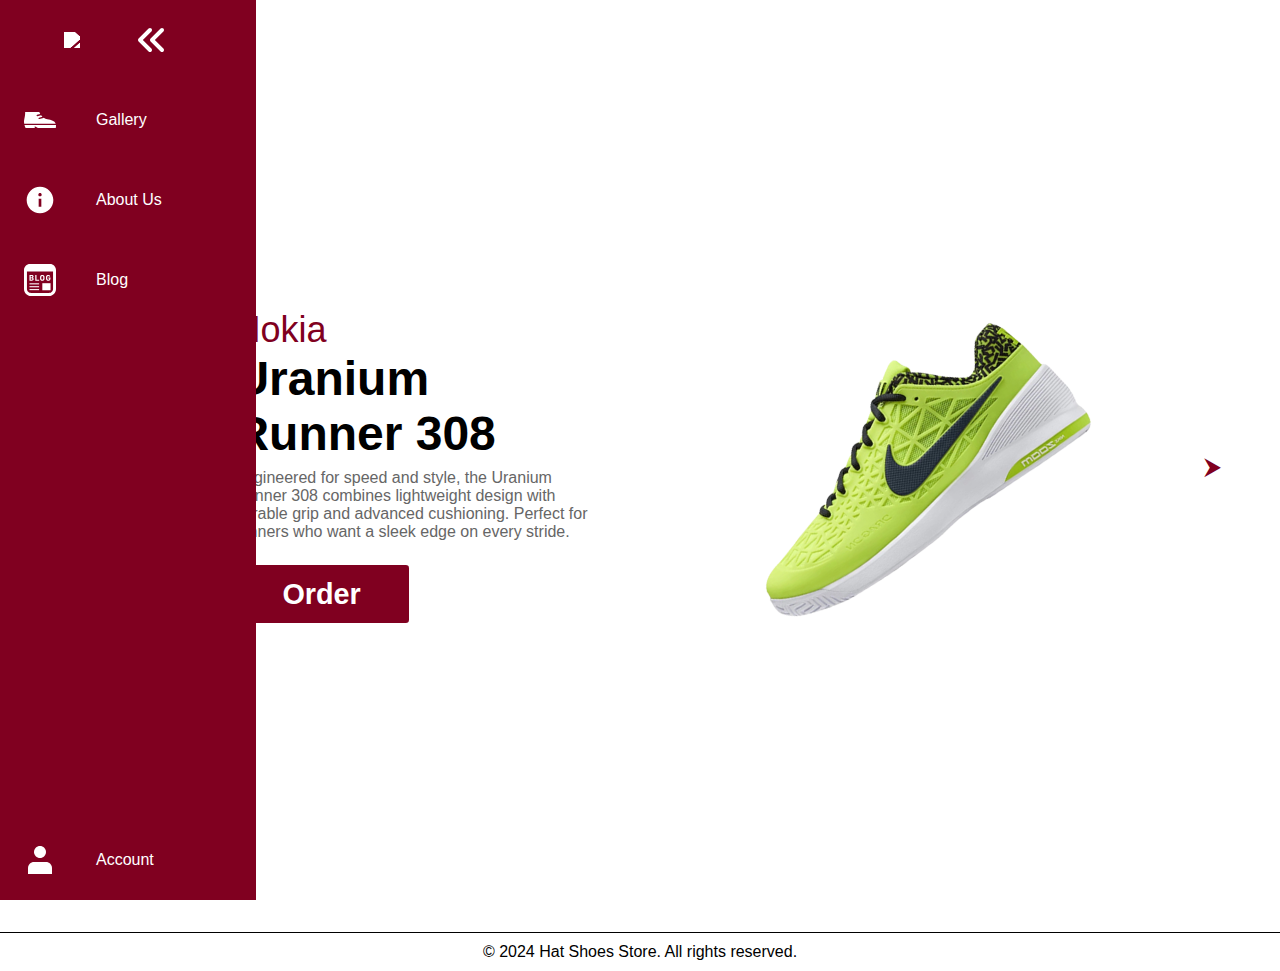
==== index.html @ c9ac78be "Tewaks" ====
<!--
Webfaqja të ketë minimum 3 pages si p.sh: 
Faqen kryesore(Home/Dashboard), About us, Products, News, Contact us.
Page qe përmban (detajet e produktit, lajmit, ofertes, etj.)
Përdorimi i JavaScript për validim të kontakt formës dhe Login/Register
Të krijohet Login dhe Register page/form
Webfaqja duhet të jetë responsive - ( në këtë fazë nuk është e obligueshme, por rekomandohet që të bëhet pasi që në dorëzimin final dmth në fund të ushtrimeve/semestrit aktual, kjo do te jetë një kërkesë e projektit)
Përdorimi i slider është sipas dëshirës dhe mundësisë në projekt (do të jetë obligativ për dorëzimin e dytë).
Perdorimi i GIT.
-->



<!DOCTYPE html>
<html>

<head>
    <meta charset="UTF-8">
    <meta name="viewport" content="width=device-width, initial-scale=1.0">
    <title>Hat Shoes Store</title>
    <link href="https://fonts.googleapis.com/css2?family=Open+Sans:ital,wght@0,300..800;1,300..800&display=swap" rel="stylesheet">
    <link rel="stylesheet" href="font-awesome\css\font-awesome.min.css">
    <link rel="stylesheet" href="index-stylesheet.css">
    <link rel="stylesheet" href="nav.css">
</head>
<body>
    
    <nav class="navbar">  
        <ul class="navbar-nav">
            <li class="logo">
                <a href="#" class="nav-link">
                    <span class="link-tex"><img class="logo" src="images/logo_new.png"></span>
                    <svg xmlns="http://www.w3.org/2000/svg" viewBox="0 0 512 512">
                        <!--!Font Awesome Free 6.5.1 by @fontawesome - https://fontawesome.com License - https://fontawesome.com/license/free Copyright 2024 Fonticons, Inc.-->
                        <path d="M470.6 278.6c12.5-12.5 12.5-32.8 0-45.3l-160-160c-12.5-12.5-32.8-12.5-45.3 0s-12.5 32.8 0 45.3L402.7 256 265.4 393.4c-12.5 12.5-12.5 32.8 0 45.3s32.8 12.5 45.3 0l160-160zm-352 160l160-160c12.5-12.5 12.5-32.8 0-45.3l-160-160c-12.5-12.5-32.8-12.5-45.3 0s-12.5 32.8 0 45.3L210.7 256 73.4 393.4c-12.5 12.5-12.5 32.8 0 45.3s32.8 12.5 45.3 0z"/>
                    </svg>
                </a>
            </li>

            <li class="nav-item">
                <a href="#gallery" class="nav-link">
                    <svg class="gallery-svg" xmlns="http://www.w3.org/2000/svg" viewBox="0 0 512 512">
                        <!-- Uploaded to: SVG Repo, www.svgrepo.com, Generator: SVG Repo Mixer Tools -->
                        <path class="st0" d="M511.529,337.45H7.928c7.129,26.637,16.478,44.576,16.478,44.576h147.537v-24.6l50.715,24.6h285.854C511.788,364.888,512.661,350.196,511.529,337.45z"/>
                        <path class="st0" d="M373.266,245.244c-21.795-4.207-40.727-13.456-56.888-24.976c-1.406,1.403-3.138,2.505-5.192,3.081l-64.48,17.956c-6.336,1.769-12.905-1.937-14.675-8.273c-1.762-6.344,1.949-12.913,8.28-14.683l55.31-15.392c-8.076-7.756-15.184-15.844-21.328-23.716l-58.737,15.084c-6.369,1.636-12.859-2.204-14.495-8.565c-1.636-6.378,2.204-12.872,8.577-14.508l49.988-12.847c-10.359-16.369-15.451-28.431-15.451-28.431H18.262c0,0,3.072,43.03-13.832,112.198c-6.194,25.31-5.158,50.82-1.377,72.99h503.785C490.503,269.16,437.237,257.582,373.266,245.244z"/>
                    </svg>
                    <span class="link-text">Gallery</span>
                </a>
            </li>

            <li class="nav-item">
                <a href="#" class="nav-link">
                    <svg width="800px" height="800px" viewBox="0 0 512 512" version="1.1" xmlns="http://www.w3.org/2000/svg" xmlns:xlink="http://www.w3.org/1999/xlink">
                        <g id="Page-1" stroke="none" stroke-width="1" fill="none" fill-rule="evenodd">
                            <g id="drop" fill="#000000" transform="translate(42.666667, 42.666667)">
                                <path d="M213.333333,3.55271368e-14 C331.154987,3.55271368e-14 426.666667,95.51168 426.666667,213.333333 C426.666667,331.153707 331.154987,426.666667 213.333333,426.666667 C95.51296,426.666667 3.55271368e-14,331.153707 3.55271368e-14,213.333333 C3.55271368e-14,95.51168 95.51296,3.55271368e-14 213.333333,3.55271368e-14 Z M234.713387,192 L192.04672,192 L192.04672,320 L234.713387,320 L234.713387,192 Z M213.55008,101.333333 C197.99616,101.333333 186.713387,112.5536 186.713387,127.704107 C186.713387,143.46752 197.698773,154.666667 213.55008,154.666667 C228.785067,154.666667 240.04672,143.46752 240.04672,128 C240.04672,112.5536 228.785067,101.333333 213.55008,101.333333 Z" id="Shape">
                    
                    </path>
                            </g>
                        </g>
                    </svg>
                    <span class="link-text">About Us</span>
                </a>
            </li>

            <li class="nav-item">
                <a href="#" class="nav-link">
                    <svg version="1.1" id="_x32_" xmlns="http://www.w3.org/2000/svg" xmlns:xlink="http://www.w3.org/1999/xlink" viewBox="0 0 512 512"  xml:space="preserve">
                        <g>
                            <rect x="87.243" y="308.893" class="st0" width="154.448" height="17.162"/>
                            <rect x="293.186" y="307.184" class="st0" width="131.572" height="112.986"/>
                            <rect x="87.243" y="355.1" class="st0" width="154.448" height="17.162"/>
                            <rect x="87.243" y="401.298" class="st0" width="154.448" height="17.162"/>
	                        <path class="st0" d="M416.428,0.004H95.58C42.787,0.013,0.016,42.792,0,95.577v303.685 c0.025,62.262,50.463,112.717,112.742,112.734h286.524c62.27-0.017,112.717-50.464,112.734-112.734V95.577 C511.992,42.792,469.212,0.013,416.428,0.004z M464.805,399.262c-0.008,18.15-7.308,34.424-19.198,46.34 c-11.916,11.891-28.19,19.19-46.34,19.198H112.742c-18.15-0.009-34.433-7.308-46.348-19.198 c-11.892-11.916-19.182-28.19-19.198-46.34V118.696h417.61V399.262z"/>
	                        <path class="st0" d="M88.96,267.908h34.583c19.71,0,31.642-8.581,31.642-26.548c0-10.852-6.167-18.368-12.2-20.648v-0.268 c6.034-3.352,10.592-9.519,10.592-19.432c0-14.489-9.251-24.268-29.086-24.268H88.96c-0.796,0-1.332,0.536-1.332,1.34v88.475 C87.628,267.371,88.164,267.908,88.96,267.908z M107.338,193.495c0-0.528,0.251-0.804,0.804-0.804h13.944 c7.5,0,11.925,3.888,11.925,10.584c0,6.712-4.425,10.734-11.925,10.734h-13.944c-0.553,0-0.804-0.268-0.804-0.804V193.495z  M107.338,229.955c0-0.528,0.251-0.795,0.804-0.795h15c8.061,0,12.343,4.424,12.343,11.405c0,7.097-4.282,11.396-12.343,11.396h-15 c-0.553,0-0.804-0.276-0.804-0.812V229.955z"/>
	                        <path class="st0" d="M181.516,267.908h59.404c0.796,0,1.332-0.536,1.332-1.349v-14.874c0-0.813-0.536-1.341-1.332-1.341h-40.224 c-0.544,0-0.804-0.268-0.804-0.812v-71.447c0-0.804-0.528-1.34-1.341-1.34h-17.036c-0.805,0-1.332,0.536-1.332,1.34v88.475 C180.183,267.371,180.711,267.908,181.516,267.908z"/>
	                        <path class="st0" d="M292.708,269.374c15.963,0,28.558-7.366,33.251-22.115c2.011-6.301,2.539-11.396,2.539-24.938 c0-13.542-0.528-18.637-2.539-24.939c-4.693-14.739-17.288-22.114-33.251-22.114c-15.956,0-28.558,7.375-33.243,22.114 c-2.02,6.302-2.556,11.397-2.556,24.939c0,13.542,0.536,18.637,2.556,24.938C264.149,262.009,276.752,269.374,292.708,269.374z  M278.361,202.746c2.011-6.301,6.847-10.055,14.346-10.055c7.508,0,12.335,3.754,14.346,10.055 c1.073,3.226,1.474,7.634,1.474,19.576c0,11.924-0.402,16.357-1.474,19.567c-2.011,6.31-6.838,10.072-14.346,10.072 c-7.5,0-12.335-3.763-14.346-10.072c-1.064-3.21-1.475-7.643-1.475-19.567C276.886,210.38,277.297,205.972,278.361,202.746z"/>
	                        <path class="st0" d="M387.961,269.374c16.081,0,28.685-8.171,33.251-22.794c1.6-4.952,2.263-12.46,2.263-20.505v-7.517 c0-0.788-0.536-1.333-1.332-1.333h-31.366c-0.813,0-1.349,0.545-1.349,1.333v12.888c0,0.796,0.536,1.332,1.349,1.332h12.326 c0.536,0,0.805,0.277,0.805,0.805c0,3.879-0.403,6.703-1.073,8.991c-1.878,6.026-7.777,9.386-14.614,9.386 c-7.91,0-12.88-3.763-14.891-10.072c-1.064-3.21-1.466-7.643-1.466-19.567c0-11.941,0.402-16.223,1.466-19.441 c2.011-6.302,6.847-10.19,14.631-10.19c7.5,0,12.05,3.218,15.678,9.385c0.269,0.67,0.939,0.939,1.886,0.67l14.338-6.033 c0.796-0.402,0.947-1.206,0.536-2.019c-4.299-10.995-15.419-19.425-32.439-19.425c-16.232,0-28.835,7.375-33.527,22.114 c-2.012,6.302-2.556,11.397-2.556,24.939c0,13.542,0.545,18.637,2.556,24.938C359.126,262.009,371.73,269.374,387.961,269.374z"/>
                        </g>
                    </svg>
                    <span class="link-text">Blog</span>
                </a>
            </li>

            <li class="nav-item-user">
                <a href="#" class="nav-link">
                    <svg width="800px" height="800px" viewBox="0 0 16 16" fill="none" xmlns="http://www.w3.org/2000/svg">
                        <path d="M8 7C9.65685 7 11 5.65685 11 4C11 2.34315 9.65685 1 8 1C6.34315 1 5 2.34315 5 4C5 5.65685 6.34315 7 8 7Z" fill="#000000"/>
                        <path d="M14 12C14 10.3431 12.6569 9 11 9H5C3.34315 9 2 10.3431 2 12V15H14V12Z" fill="#000000"/>
                    </svg>
                    <span class="link-text">Account</span>
                </a>
            </li>
        </ul>
    </nav>

    <main>
        <section class="landing" id="home"><!--New Shoes Go Here-->
            <div class="new-container active">
                <div class="slide">
                    <div class="content">
                        <span>Nokia</span>
                        <h3>Uranium Runner 308</h3>
                        <p>
                            Engineered for speed and style, the Uranium Runner 308 combines lightweight design with durable grip and advanced cushioning. 
                            Perfect for runners who want a sleek edge on every stride.
                        </p>
                        <a href="" class="btn">Order</a>
                    </div>
                    <div class="image">
                        <img src="images\Uranium.png" class="shoe">
                    </div>
                </div>
            </div>
            <div class="new-container">
                <div class="slide">
                    <div class="content">
                        <span>Motorola</span>
                        <h3>Turbo Tread X500</h3>
                        <p>
                            A powerhouse sneaker built for speed and durability, 
                            the Turbo Tread X500 features advanced traction control and shock-absorbing tech for a smooth ride. 
                            Sleek, bold, and built to "dial up" your performance.
                        </p>
                        <a href="" class="btn">Order</a>
                    </div>
                    <div class="image">
                        <img src="images\Turbo.png" class="shoe">
                    </div>
                </div>
            </div>
            <div class="new-container">
                <div class="slide">
                    <div class="content">
                        <span>LG</span>
                        <h3>Velocity Vertex 3D</h3>
                        <p>
                            Step into ultimate comfort and futuristic style with the Velocity Vertex 3D. 
                            Designed for peak motion, its lightweight design and breathable build ensure you move fast while keeping life good.
                        </p>
                        <a href="" class="btn">Order</a>
                    </div>
                    <div class="image">
                        <img src="images\Velocity.png" class="shoe">
                    </div>
                </div>
            </div>
            <div class="new-container">
                <div class="slide">
                    <div class="content">
                        <span>Sony</span>
                        <h3> StrideMaster Pro XT</h3>
                        <p>
                            Master every stride with these high-tech sneakers, 
                            featuring precision cushioning and adaptive grip for any surface. 
                            The StrideMaster Pro XT brings cinematic style and comfort to every step.
                        </p>
                        <a href="" class="btn">Order</a>
                    </div>
                    <div class="image">
                        <img src="images\Stride.png" class="shoe">
                    </div>
                </div>
            </div>

            <div id="prev" class="unselectable arrow-left" onclick="prev()">&#11164;</div>
            <div id="next" class="unselectable arrow-right" onclick="next()">&#11166;</div>
    </main>

    <footer>
        <p>&copy; 2024 Hat Shoes Store. All rights reserved.</p>
    </footer>
    <script src="index.js"></script>
</body>
</html>
---- index-stylesheet.css ----
body{
    font-family: Arial, sans-serif;
    margin: 0;
    padding: 0;
}

section{
    padding: 2rem 5%;
    display: flex;
    flex-wrap: wrap;
}

/*Landing CSS Start*/
.landing{
    padding: 0;
    position: relative;
}

.landing .new-container .slide{
    min-height: 100vh;
    display: flex;
    align-items: center;
    flex-wrap: wrap;
    gap: 1.5rem;
    padding: 0 5%;
}

.landing .new-container .slide .content{
    flex: 1 0 30vw;
    padding-left: 5rem;
    animation: slideContent .4s linear .2s backwards;
}
@keyframes slideContent{
    0%{
        opacity: 0;
        transform: translateX(-15deg);
    }
}

.landing .new-container .slide .image{
    flex: 1 1 40vw;
    position: relative;
    z-index: 0;
}

.landing .new-container .slide .image .shoe{
    width: 100%;
    transform: scaleX(-1);
    transform: rotate(-15deg);
    animation: shoe .3s linear;
    -webkit-user-drag: none;
    user-select: none;
    -moz-user-select: none;
    -webkit-user-select: none;
    -ms-user-select: none;
}
@keyframes shoe{
    0%{
        transform: rotate(0deg) scale(.5);
    }
}

.landing .new-container .slide .content h3{
    font-size: 3rem;
    color:var(--text-primary);
}

.landing .new-container .slide .content span{
    font-size: 2.25rem;
    color:var(--bg-secondary);
}

.landing .new-container .slide .content p{
    font-size: 1rem;
    color: #666;
    padding: .5rem 0;
}

.btn{
    display: inline-block;
    margin-top: 1rem;
    border-radius: .2rem;
    font-weight: bold;
    font-size: 1.8rem;
    color: var(--text-secondary);
    background: var(--bg-secondary);
    padding: .8rem 3rem;
    cursor: pointer;
}

.btn:hover{
    background: #9B0027;
    font-weight: bolder;
}

.landing .new-container{
    display: none;
}

.landing .new-container.active{
    display: block;
}

.unselectable{
    -webkit-touch-callout: none;
    -webkit-user-select: none;
    -khtml-user-select: none;
    -moz-user-select: none;
    -ms-user-select: none;
    user-select: none;
}

.unselectable.arrow-left{

}

.unselectable.arrow-rightP{

}

.landing #prev,
.landing #next{
    position: absolute;
    top: 50%;
    transform: translateY(-50%);
    z-index: 50;
    height: 2.5rem;
    width: 2.5rem;
    line-height: 2.5rem;
    font-size: 1.5rem;
    color: var(--bg-secondary);
    cursor: pointer;
    display: flex;
    align-items: center;
    justify-content: center;
}

.landing #prev{
    left: 2rem;
    transform: translateY(-50%, -50%);
}

.landing #next{
    right: 2rem;
    transform: translateY(-50%, -50%);
}

.landing #prev:hover,
.landing #next:hover{
    color: #9B0027;
    scale: 1.2;
}
/*Landing CSS End*/

footer{
    clear: both;
    border-top: #000000 solid 0.1rem;
    color: #000000;
    text-align: center;
    padding: 10px;
}
---- nav.css ----
*{
    margin: 0;
    padding: 0;
    text-decoration: none;
    list-style: none;
    box-sizing: border-box;
}

:root{
    font-size: 16px;
    font-family: 'Open Sans';
    --text-primary:rgb(0, 0, 0);
    --text-secondary:rgb(255, 255, 255);
    --bg-primary:rgb(255, 255, 255);
    --bg-secondary:rgb(128, 0, 32);
    --transition-speed: 600ms;
}

html{
    scroll-behavior: smooth;
}

body{
    color: black;
    background-color: white;
}

body::-webkit-scrollbar{
   width: 0.25rem; 
}

body::-webkit-scrollbar-track{
    background: rgba(0, 0, 0, 0.05); 
}

body::-webkit-scrollbar-thumb{
    background: rgb(128, 0, 32);
}

main{
    margin-left: 5rem;
    padding: 1rem;
}

/*Main Nav Look Start*/
.navbar{
    position: fixed;
    background-color: var(--bg-secondary);
    transition: width 200ms ease-in-out;
}

.navbar .logo img{
    filter: brightness(0%) invert(1);
    max-width: 4rem;
    margin: 0 2rem 0 0;
    display: none;
}

.navbar:hover .logo img{
    display: block;
}
.logo svg{
    transform: rotate(0deg);
    transition: transform var(--transition-speed);
}

.navbar:hover .logo svg{
    transform: rotate(-180deg);
}

.navbar-nav{
    list-style: none;
    padding: 0;
    margin: 0;
    display: flex;
    flex-direction: column;
    align-items: center;
}

.nav-item{
    margin-top: auto;
    width: 100%;
}

.nav-item:hover{
    filter: brightness(0.9);
}

.nav-item-user{
    position: absolute;
    margin-top: auto;
    width: 100%;
    bottom: 0;
}

.nav-item-user:hover{
    filter: brightness(0.9);
}

.nav-link{
    display: flex;
    align-items: center;
    height: 5rem;
    color: var(--text-secondary);
    text-decoration: none;
}

.link-text:first-child{
    display: none;
    margin-left: 1rem;
}

.link-text:not(:first-child){
    animation: fadeIn 400ms;
    display: none;
    margin-left: 1rem;
}
@keyframes fadeIn{
    0%{
        opacity: 0;
    }
    100%{
        opacity: 1;
    }
}

.nav-link svg{
    filter: brightness(0%) invert(1);
    min-width: 2rem;
    max-width: 2rem;
    margin: 0 1.5rem;
}
/*Main Nav Look End*/

/*Gallery Dropdown Start*/

/*Gallery Dropdown End*/

/*Small Screen*/
@media only screen and (max-width:800px){
    .navbar{
        bottom: 0;
        width: 100vw;
        height: 5rem;
        z-index: 100;
    }

    .logo{
        display: none;
    }
    
    .navbar-nav{
        display: flex;
        flex-direction: row;
    }

    .nav-link{
        justify-content: center;
    }
    main{
        margin: 0;
    }
}
/*Large Screen*/
@media only screen and (min-width: 800px){
   .navbar{
    top: 0;
    width: 5rem;
    height: 100vh
    }
   
   .navbar:hover{
    width: 16rem;
    z-index: 100;
    }

    .navbar:hover .link-text{
        display: block;
        transition: opacity var(--transition-speed);
    }
}
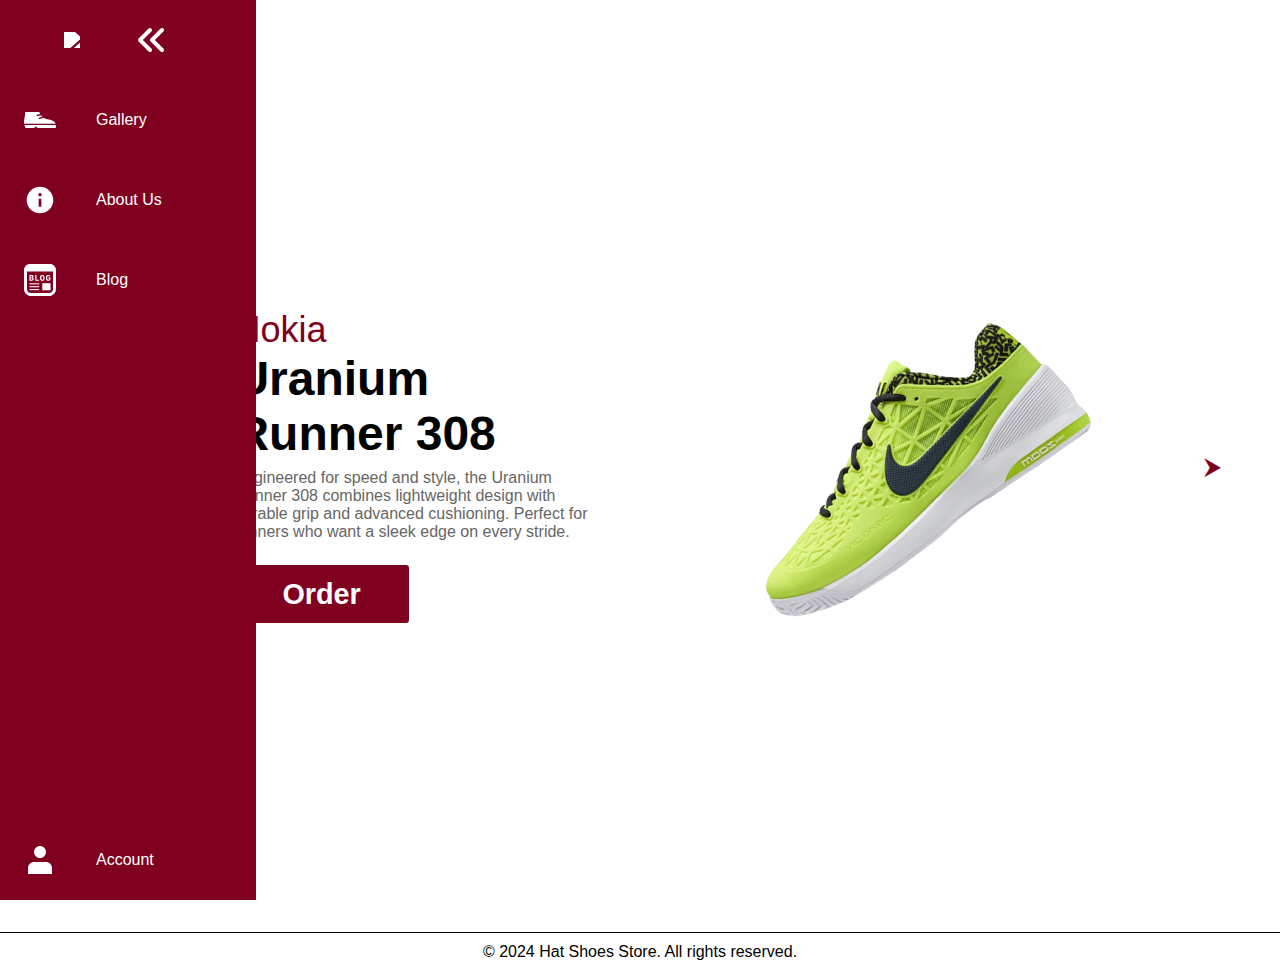
==== commit 6f21e753: "Merge pull request #3 from SMKSmokez/main" ====
--- a/index.html
+++ b/index.html
@@ -1,15 +1,11 @@
-<!--
-Webfaqja të ketë minimum 3 pages si p.sh: 
+<!--Webfaqja të ketë minimum 3 pages si p.sh: 
 Faqen kryesore(Home/Dashboard), About us, Products, News, Contact us.
 Page qe përmban (detajet e produktit, lajmit, ofertes, etj.)
 Përdorimi i JavaScript për validim të kontakt formës dhe Login/Register
 Të krijohet Login dhe Register page/form
 Webfaqja duhet të jetë responsive - ( në këtë fazë nuk është e obligueshme, por rekomandohet që të bëhet pasi që në dorëzimin final dmth në fund të ushtrimeve/semestrit aktual, kjo do te jetë një kërkesë e projektit)
 Përdorimi i slider është sipas dëshirës dhe mundësisë në projekt (do të jetë obligativ për dorëzimin e dytë).
-Perdorimi i GIT.
--->
-
-
+Perdorimi i GIT.-->
 
 <!DOCTYPE html>
 <html>
@@ -30,8 +26,7 @@
             <li class="logo">
                 <a href="#" class="nav-link">
                     <span class="link-tex"><img class="logo" src="images/logo_new.png"></span>
-                    <svg xmlns="http://www.w3.org/2000/svg" viewBox="0 0 512 512">
-                        <!--!Font Awesome Free 6.5.1 by @fontawesome - https://fontawesome.com License - https://fontawesome.com/license/free Copyright 2024 Fonticons, Inc.-->
+                    <svg viewBox="0 0 512 512">
                         <path d="M470.6 278.6c12.5-12.5 12.5-32.8 0-45.3l-160-160c-12.5-12.5-32.8-12.5-45.3 0s-12.5 32.8 0 45.3L402.7 256 265.4 393.4c-12.5 12.5-12.5 32.8 0 45.3s32.8 12.5 45.3 0l160-160zm-352 160l160-160c12.5-12.5 12.5-32.8 0-45.3l-160-160c-12.5-12.5-32.8-12.5-45.3 0s-12.5 32.8 0 45.3L210.7 256 73.4 393.4c-12.5 12.5-12.5 32.8 0 45.3s32.8 12.5 45.3 0z"/>
                     </svg>
                 </a>
@@ -39,8 +34,7 @@
 
             <li class="nav-item">
                 <a href="#gallery" class="nav-link">
-                    <svg class="gallery-svg" xmlns="http://www.w3.org/2000/svg" viewBox="0 0 512 512">
-                        <!-- Uploaded to: SVG Repo, www.svgrepo.com, Generator: SVG Repo Mixer Tools -->
+                    <svg class="gallery-svg" viewBox="0 0 512 512">
                         <path class="st0" d="M511.529,337.45H7.928c7.129,26.637,16.478,44.576,16.478,44.576h147.537v-24.6l50.715,24.6h285.854C511.788,364.888,512.661,350.196,511.529,337.45z"/>
                         <path class="st0" d="M373.266,245.244c-21.795-4.207-40.727-13.456-56.888-24.976c-1.406,1.403-3.138,2.505-5.192,3.081l-64.48,17.956c-6.336,1.769-12.905-1.937-14.675-8.273c-1.762-6.344,1.949-12.913,8.28-14.683l55.31-15.392c-8.076-7.756-15.184-15.844-21.328-23.716l-58.737,15.084c-6.369,1.636-12.859-2.204-14.495-8.565c-1.636-6.378,2.204-12.872,8.577-14.508l49.988-12.847c-10.359-16.369-15.451-28.431-15.451-28.431H18.262c0,0,3.072,43.03-13.832,112.198c-6.194,25.31-5.158,50.82-1.377,72.99h503.785C490.503,269.16,437.237,257.582,373.266,245.244z"/>
                     </svg>
@@ -49,13 +43,11 @@
             </li>
 
             <li class="nav-item">
-                <a href="#" class="nav-link">
-                    <svg width="800px" height="800px" viewBox="0 0 512 512" version="1.1" xmlns="http://www.w3.org/2000/svg" xmlns:xlink="http://www.w3.org/1999/xlink">
+                <a href="abt.html" class="nav-link">
+                    <svg viewBox="0 0 512 512" version="1.1">
                         <g id="Page-1" stroke="none" stroke-width="1" fill="none" fill-rule="evenodd">
                             <g id="drop" fill="#000000" transform="translate(42.666667, 42.666667)">
-                                <path d="M213.333333,3.55271368e-14 C331.154987,3.55271368e-14 426.666667,95.51168 426.666667,213.333333 C426.666667,331.153707 331.154987,426.666667 213.333333,426.666667 C95.51296,426.666667 3.55271368e-14,331.153707 3.55271368e-14,213.333333 C3.55271368e-14,95.51168 95.51296,3.55271368e-14 213.333333,3.55271368e-14 Z M234.713387,192 L192.04672,192 L192.04672,320 L234.713387,320 L234.713387,192 Z M213.55008,101.333333 C197.99616,101.333333 186.713387,112.5536 186.713387,127.704107 C186.713387,143.46752 197.698773,154.666667 213.55008,154.666667 C228.785067,154.666667 240.04672,143.46752 240.04672,128 C240.04672,112.5536 228.785067,101.333333 213.55008,101.333333 Z" id="Shape">
-                    
-                    </path>
+                                <path d="M213.333333,3.55271368e-14 C331.154987,3.55271368e-14 426.666667,95.51168 426.666667,213.333333 C426.666667,331.153707 331.154987,426.666667 213.333333,426.666667 C95.51296,426.666667 3.55271368e-14,331.153707 3.55271368e-14,213.333333 C3.55271368e-14,95.51168 95.51296,3.55271368e-14 213.333333,3.55271368e-14 Z M234.713387,192 L192.04672,192 L192.04672,320 L234.713387,320 L234.713387,192 Z M213.55008,101.333333 C197.99616,101.333333 186.713387,112.5536 186.713387,127.704107 C186.713387,143.46752 197.698773,154.666667 213.55008,154.666667 C228.785067,154.666667 240.04672,143.46752 240.04672,128 C240.04672,112.5536 228.785067,101.333333 213.55008,101.333333 Z" id="Shape"></path>
                             </g>
                         </g>
                     </svg>
@@ -65,7 +57,7 @@
 
             <li class="nav-item">
                 <a href="#" class="nav-link">
-                    <svg version="1.1" id="_x32_" xmlns="http://www.w3.org/2000/svg" xmlns:xlink="http://www.w3.org/1999/xlink" viewBox="0 0 512 512"  xml:space="preserve">
+                    <svg version="1.1" viewBox="0 0 512 512">
                         <g>
                             <rect x="87.243" y="308.893" class="st0" width="154.448" height="17.162"/>
                             <rect x="293.186" y="307.184" class="st0" width="131.572" height="112.986"/>
@@ -84,7 +76,7 @@
 
             <li class="nav-item-user">
                 <a href="#" class="nav-link">
-                    <svg width="800px" height="800px" viewBox="0 0 16 16" fill="none" xmlns="http://www.w3.org/2000/svg">
+                    <svg width="800px" height="800px" viewBox="0 0 16 16">
                         <path d="M8 7C9.65685 7 11 5.65685 11 4C11 2.34315 9.65685 1 8 1C6.34315 1 5 2.34315 5 4C5 5.65685 6.34315 7 8 7Z" fill="#000000"/>
                         <path d="M14 12C14 10.3431 12.6569 9 11 9H5C3.34315 9 2 10.3431 2 12V15H14V12Z" fill="#000000"/>
                     </svg>
--- a/index-stylesheet.css
+++ b/index-stylesheet.css
@@ -110,14 +110,6 @@
     user-select: none;
 }
 
-.unselectable.arrow-left{
-
-}
-
-.unselectable.arrow-rightP{
-
-}
-
 .landing #prev,
 .landing #next{
     position: absolute;
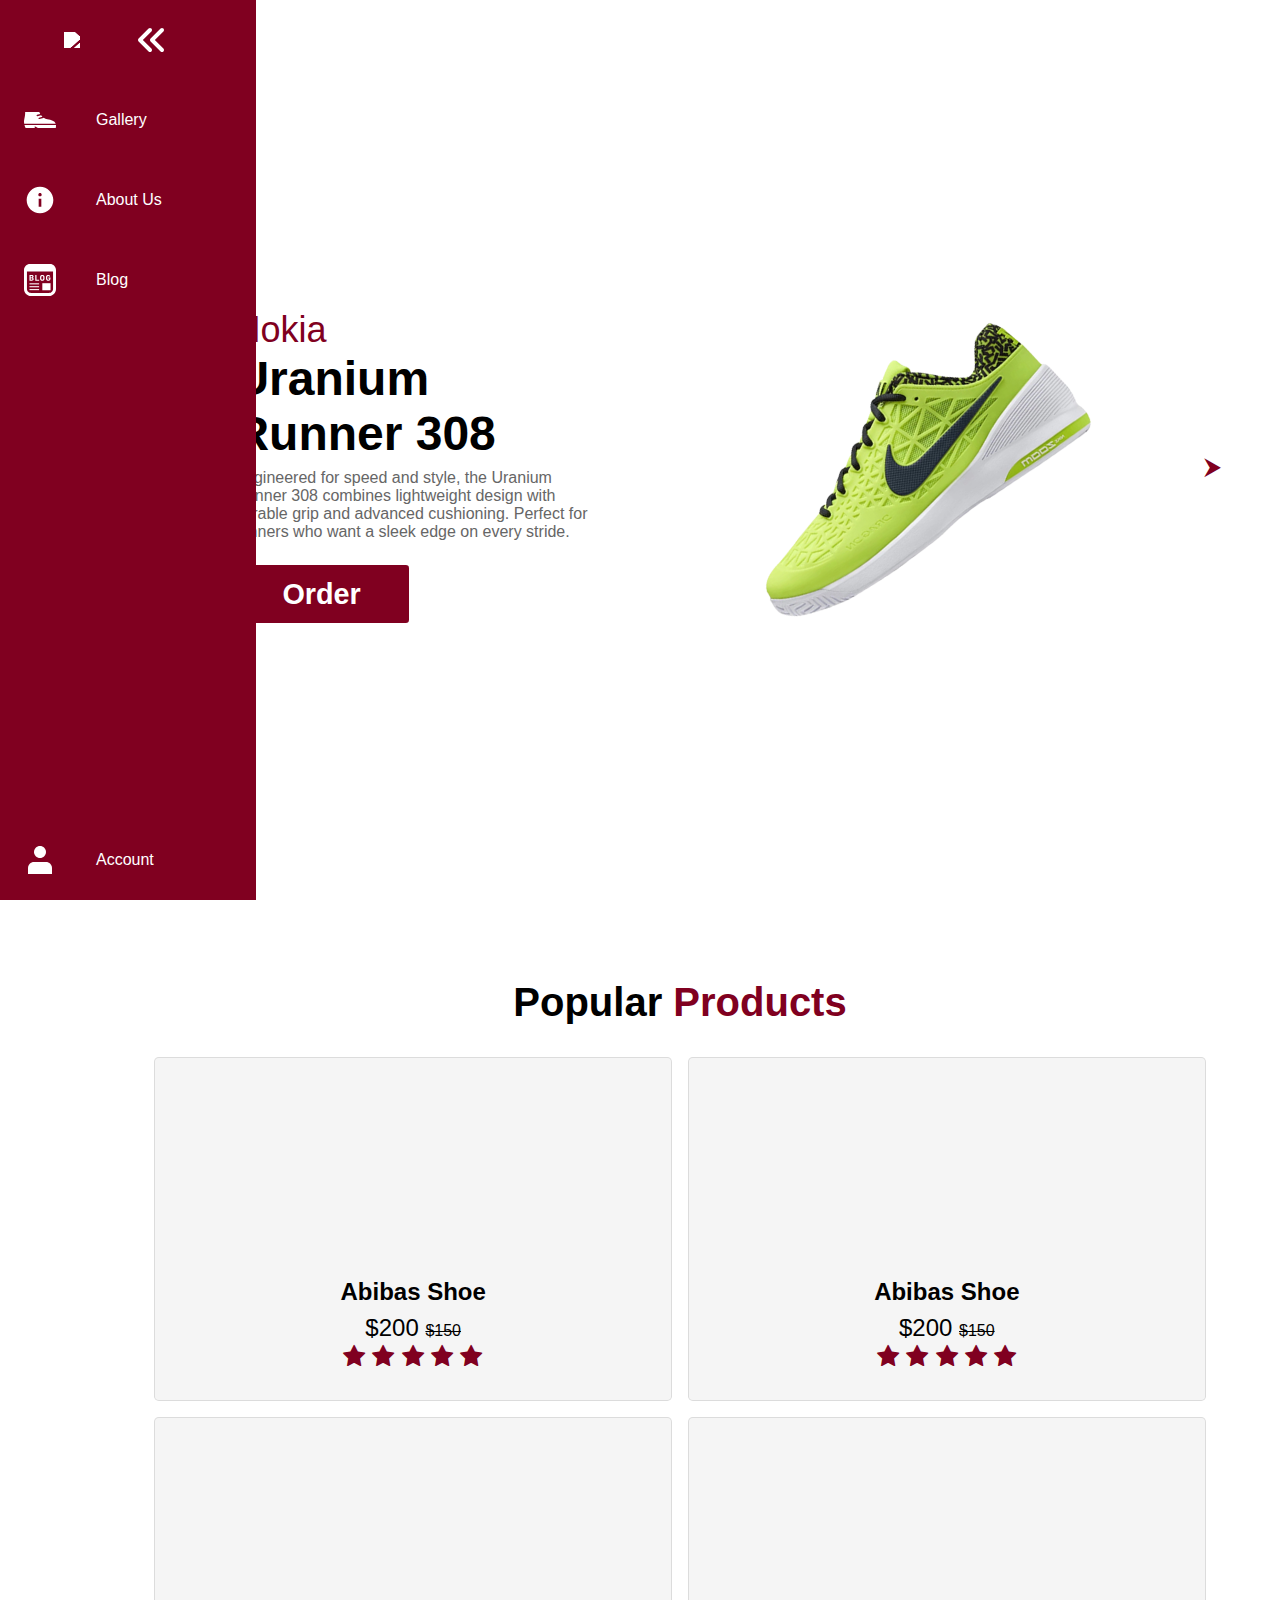
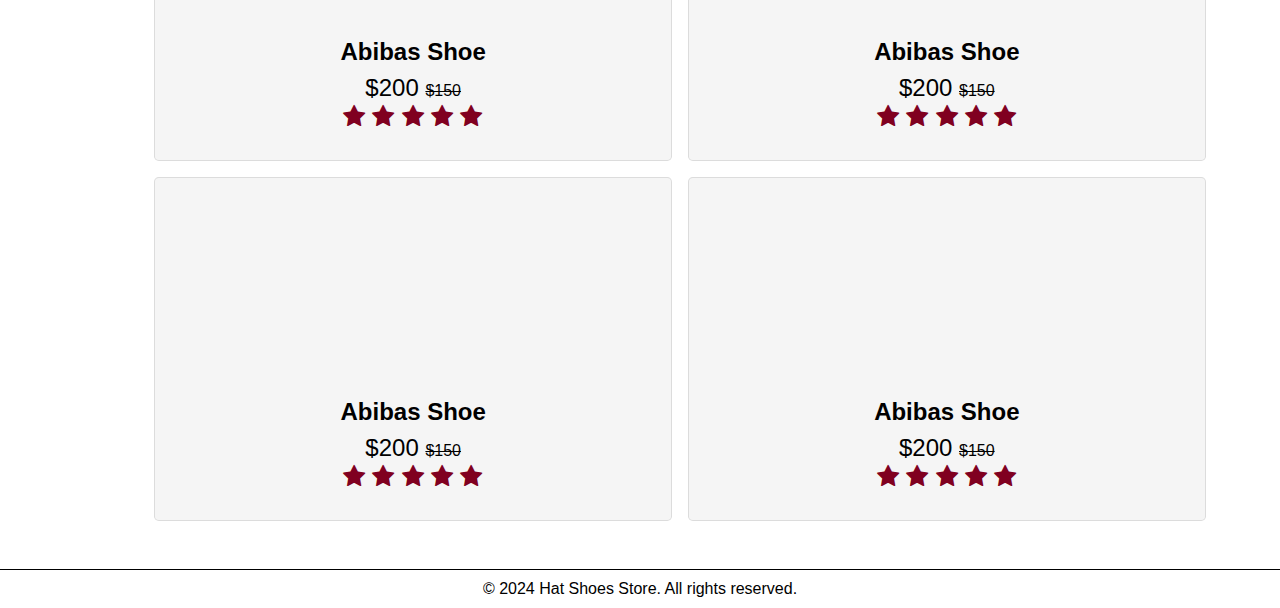
==== commit 3e57eaf9: "Merge branch 'main' of https://github.com/WizzrdLord/shoe-site-project-olti-agroni-puhiza-24" ====
--- a/index.html
+++ b/index.html
@@ -45,7 +45,7 @@
             <li class="nav-item">
                 <a href="abt.html" class="nav-link">
                     <svg viewBox="0 0 512 512" version="1.1">
-                        <g id="Page-1" stroke="none" stroke-width="1" fill="none" fill-rule="evenodd">
+                        <g stroke="none" stroke-width="1" fill="none" fill-rule="evenodd">
                             <g id="drop" fill="#000000" transform="translate(42.666667, 42.666667)">
                                 <path d="M213.333333,3.55271368e-14 C331.154987,3.55271368e-14 426.666667,95.51168 426.666667,213.333333 C426.666667,331.153707 331.154987,426.666667 213.333333,426.666667 C95.51296,426.666667 3.55271368e-14,331.153707 3.55271368e-14,213.333333 C3.55271368e-14,95.51168 95.51296,3.55271368e-14 213.333333,3.55271368e-14 Z M234.713387,192 L192.04672,192 L192.04672,320 L234.713387,320 L234.713387,192 Z M213.55008,101.333333 C197.99616,101.333333 186.713387,112.5536 186.713387,127.704107 C186.713387,143.46752 197.698773,154.666667 213.55008,154.666667 C228.785067,154.666667 240.04672,143.46752 240.04672,128 C240.04672,112.5536 228.785067,101.333333 213.55008,101.333333 Z" id="Shape"></path>
                             </g>
@@ -157,6 +157,102 @@
 
             <div id="prev" class="unselectable arrow-left" onclick="prev()">&#11164;</div>
             <div id="next" class="unselectable arrow-right" onclick="next()">&#11166;</div>
+        </section>
+
+        <section class="product" id="product"><!--Popular Products Go Here 6X2-Grid-->
+            <h1 class="heading">Popular <span>Products</span></h1>
+            <div class="box-container">
+                <div class="box">
+                    <div class="content">
+                        <img src="images/PngItem_109181.png" alt="">
+                        <h3>Abibas Shoe</h3>
+                        <div class="price">$200 <span>$150</span></div>
+                        <div class="stars">
+                            <i class="fa fa-star"></i>
+                            <i class="fa fa-star"></i>
+                            <i class="fa fa-star"></i>
+                            <i class="fa fa-star"></i>
+                            <i class="fa fa-star"></i>
+                        </div>
+                    </div>
+                </div>
+
+                <div class="box">
+                    <div class="content">
+                        <img src="images/PngItem_109181.png" alt="">
+                        <h3>Abibas Shoe</h3>
+                        <div class="price">$200 <span>$150</span></div>
+                        <div class="stars">
+                            <i class="fa fa-star"></i>
+                            <i class="fa fa-star"></i>
+                            <i class="fa fa-star"></i>
+                            <i class="fa fa-star"></i>
+                            <i class="fa fa-star"></i>
+                        </div>
+                    </div>
+                </div>
+
+                <div class="box">
+                    <div class="content">
+                        <img src="images/PngItem_109181.png" alt="">
+                        <h3>Abibas Shoe</h3>
+                        <div class="price">$200 <span>$150</span></div>
+                        <div class="stars">
+                            <i class="fa fa-star"></i>
+                            <i class="fa fa-star"></i>
+                            <i class="fa fa-star"></i>
+                            <i class="fa fa-star"></i>
+                            <i class="fa fa-star"></i>
+                        </div>
+                    </div>
+                </div>
+
+                <div class="box">
+                    <div class="content">
+                        <img src="images/PngItem_109181.png" alt="">
+                        <h3>Abibas Shoe</h3>
+                        <div class="price">$200 <span>$150</span></div>
+                        <div class="stars">
+                            <i class="fa fa-star"></i>
+                            <i class="fa fa-star"></i>
+                            <i class="fa fa-star"></i>
+                            <i class="fa fa-star"></i>
+                            <i class="fa fa-star"></i>
+                        </div>
+                    </div>
+                </div>
+
+                <div class="box">
+                    <div class="content">
+                        <img src="images/PngItem_109181.png" alt="">
+                        <h3>Abibas Shoe</h3>
+                        <div class="price">$200 <span>$150</span></div>
+                        <div class="stars">
+                            <i class="fa fa-star"></i>
+                            <i class="fa fa-star"></i>
+                            <i class="fa fa-star"></i>
+                            <i class="fa fa-star"></i>
+                            <i class="fa fa-star"></i>
+                        </div>
+                    </div>
+                </div>
+
+                <div class="box">
+                    <div class="content">
+                        <img src="images/PngItem_109181.png" alt="">
+                        <h3>Abibas Shoe</h3>
+                        <div class="price">$200 <span>$150</span></div>
+                        <div class="stars">
+                            <i class="fa fa-star"></i>
+                            <i class="fa fa-star"></i>
+                            <i class="fa fa-star"></i>
+                            <i class="fa fa-star"></i>
+                            <i class="fa fa-star"></i>
+                        </div>
+                    </div>
+                </div>
+            </div>
+        </section>
     </main>
 
     <footer>
--- a/index-stylesheet.css
+++ b/index-stylesheet.css
@@ -144,6 +144,94 @@
 }
 /*Landing CSS End*/
 
+/*Popular Shoes Start*/
+.product{
+    width: 100%;              
+    display: flex;             
+    flex-direction: column;    
+    align-items: center;
+}
+
+.heading{
+    text-align: center;
+    font-size: 2.5rem;
+    font-weight: bolder;
+    margin: 2rem 0;
+}
+
+.heading span{
+    color: var(--bg-secondary);
+}
+
+.product .box-container{
+    display: flex;
+    flex-wrap: wrap;
+    gap: 1rem;
+}
+
+.product .box-container .box{
+    border: .1rem solid rgba(0, 0, 0, .1);
+    border-radius: .3rem;
+    text-align: center;
+    position: relative;
+    overflow: hidden;
+    background: #f5f5f5;
+    flex: 1 1 50vh;
+}
+
+.product .box-container .content{
+    padding: 1.5rem;
+}
+
+.product .box-container .box img{
+    height: 10rem;
+    scale: 1.5;
+    margin: 6rem 1rem;
+    -webkit-touch-callout: none;
+    -webkit-user-select: none;
+    -khtml-user-select: none;
+    -moz-user-select: none;
+    -ms-user-select: none;
+    user-select: none;
+    -webkit-user-drag: none;
+    user-select: none;
+    -moz-user-select: none;
+    -webkit-user-select: none;
+    -ms-user-select: none;
+}
+
+.product .box-container .box:hover img{
+    transform: rotate(20deg) scale(1.2);
+}
+
+.product .box-container .box .content h3{
+    color: #000000;
+    font-size: 1.5rem;
+}
+
+.product .box-container .box .content .price{
+    color: #000000;
+    font-size: 1.5rem;
+    padding: .5rem;
+}
+
+.product .box-container .box .content .price span{
+    color: #000000;
+    font-size: 1rem;
+    text-decoration: line-through;
+}
+
+.product .box-container .box .content .stars{
+    padding-bottom: .5rem;
+    scale: 1.5;
+}
+
+.product .box-container .box .content .stars i{
+    font-size: 1rem;
+    color: var(--bg-secondary);
+}
+/*Popular Shoes End*/
+
 footer{
     clear: both;
     border-top: #000000 solid 0.1rem;
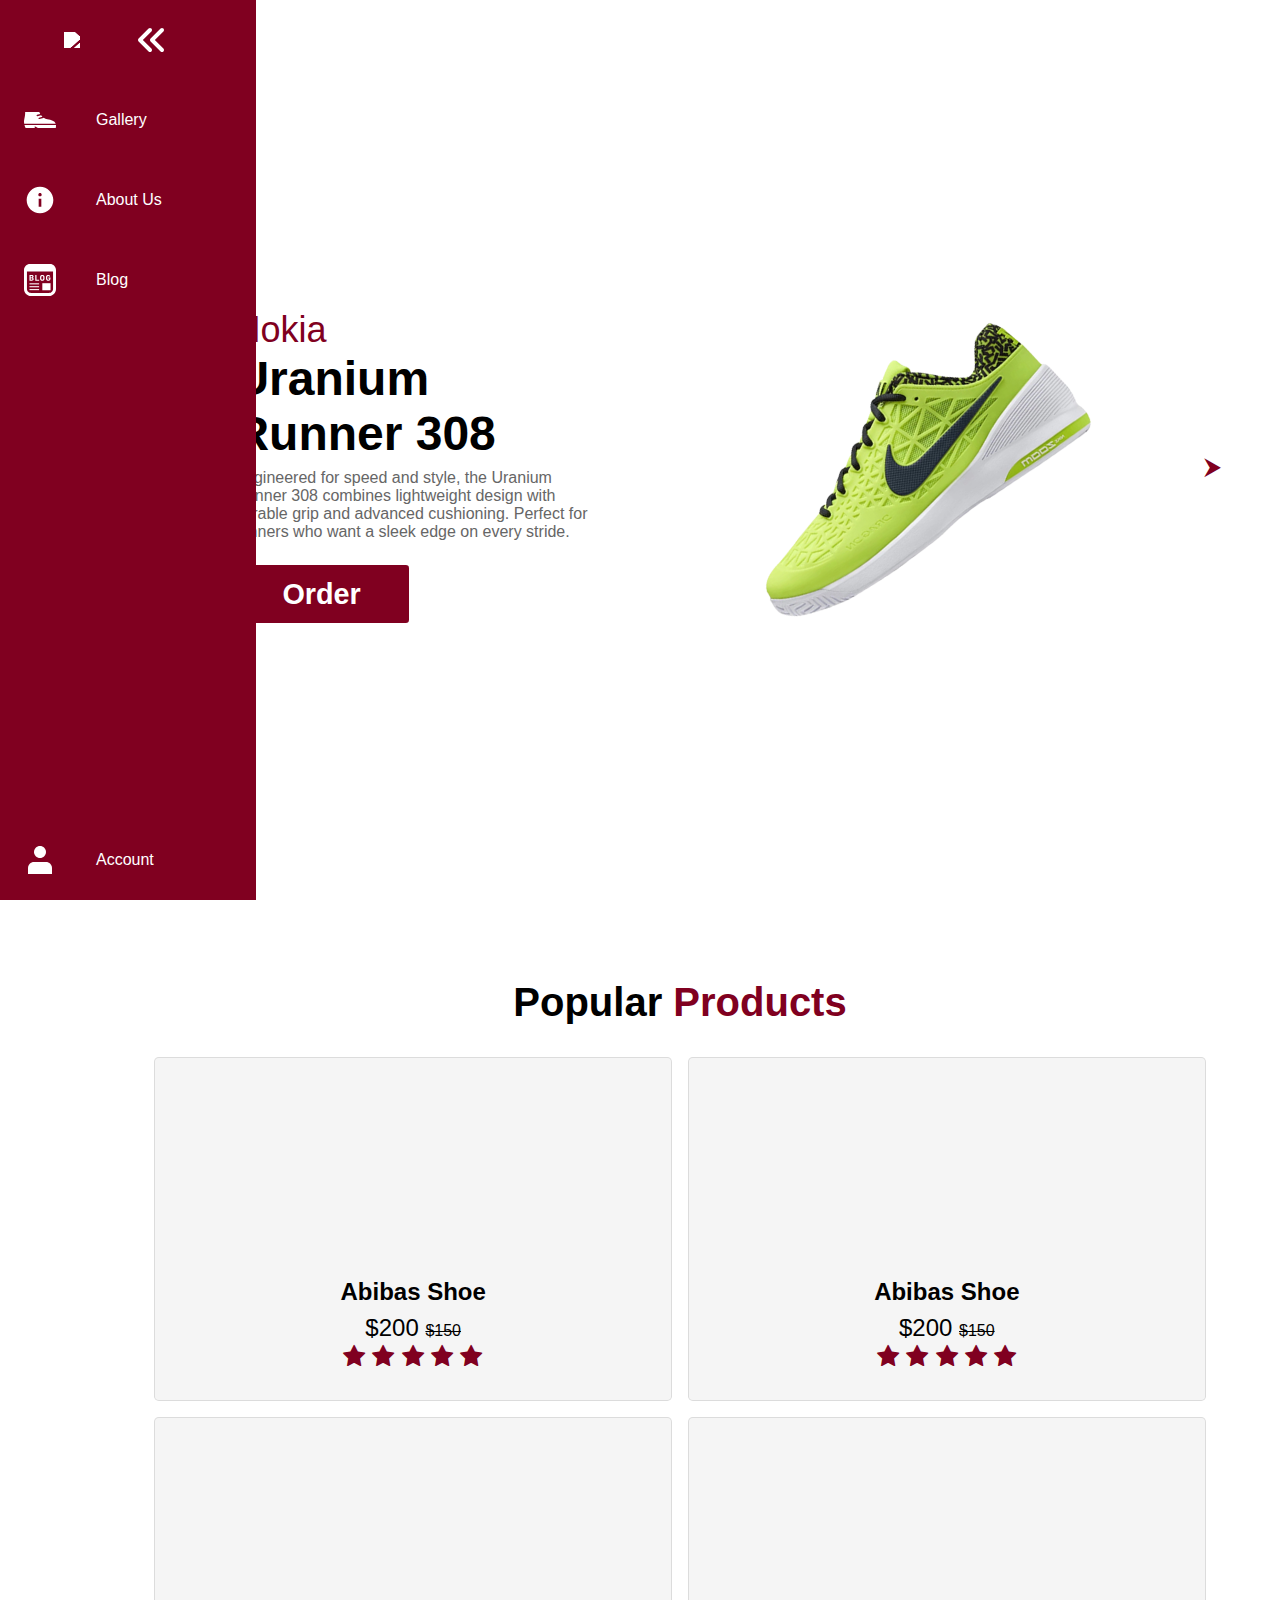
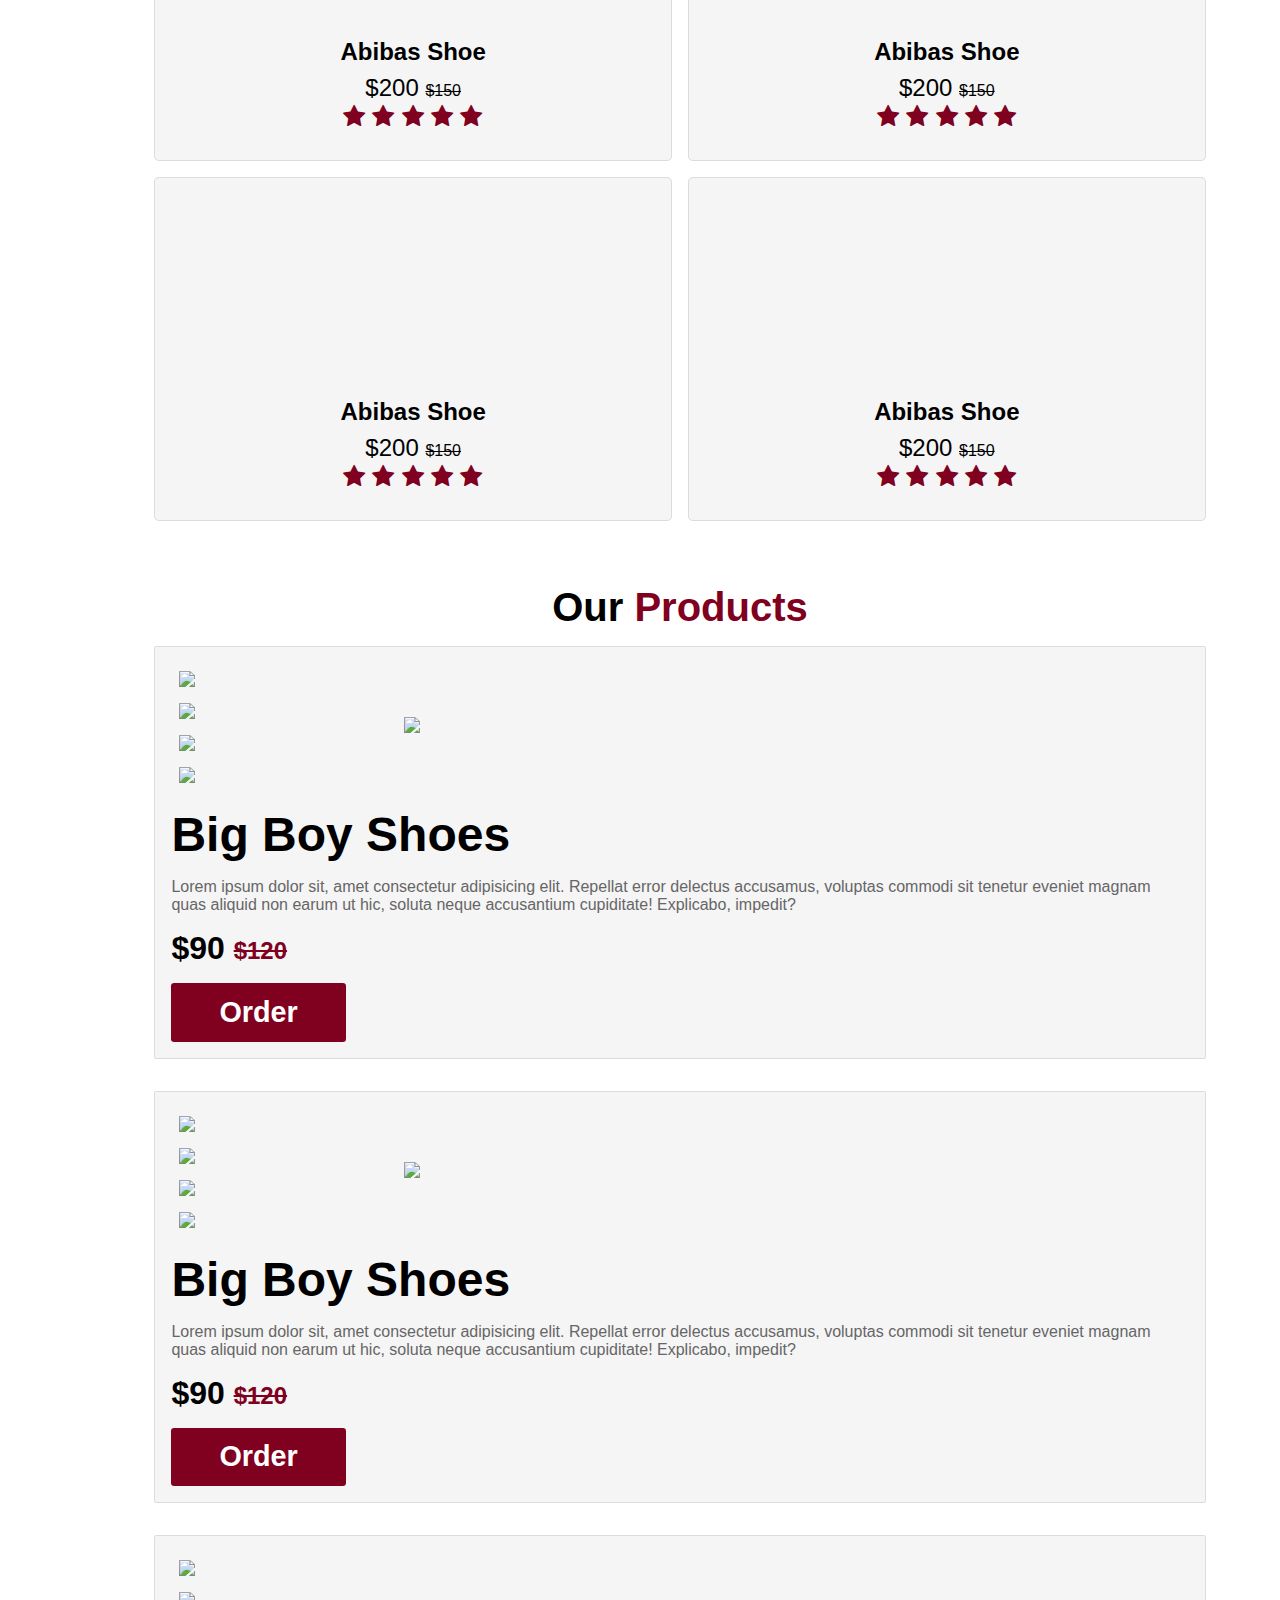
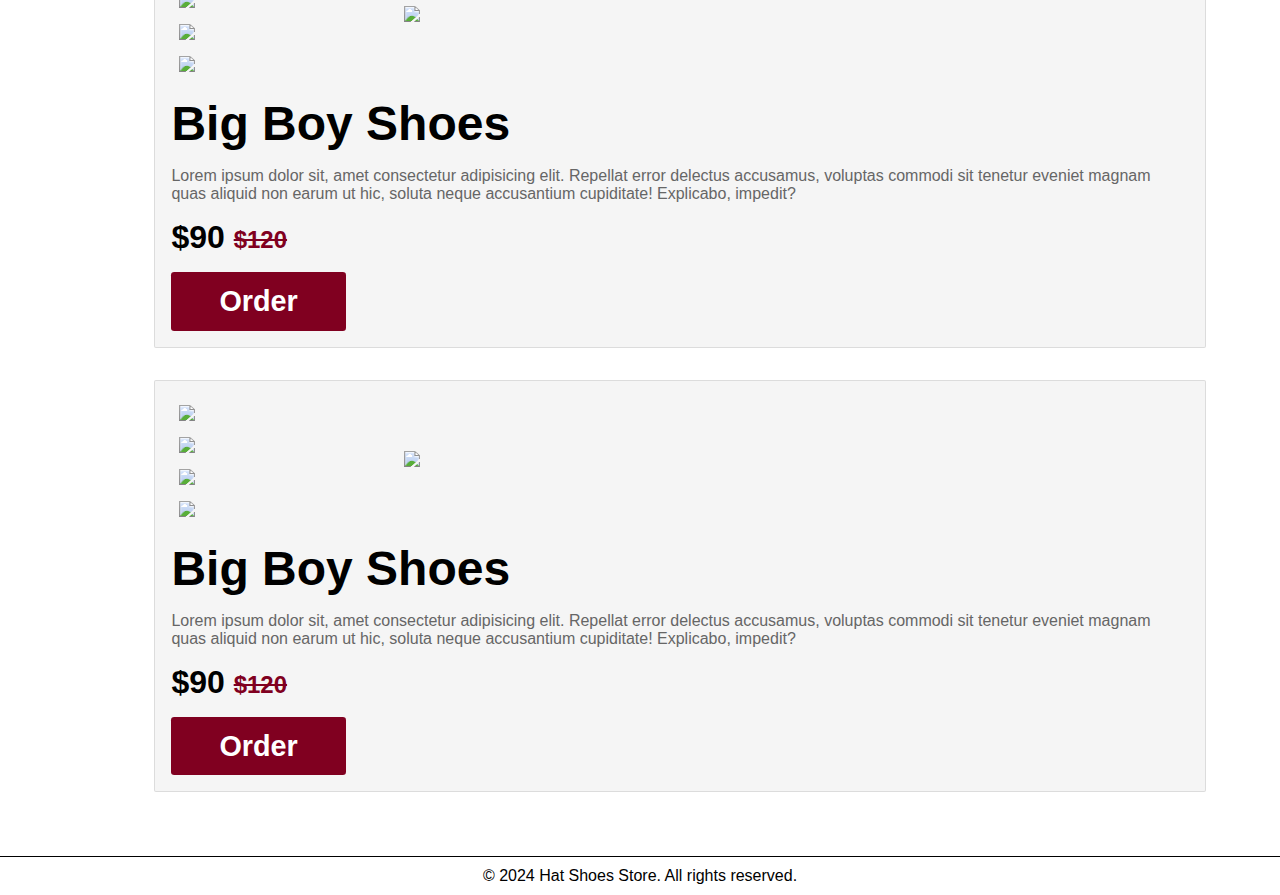
==== commit 8d88f6af: "Merge pull request #6 from SMKSmokez/main" ====
--- a/index.html
+++ b/index.html
@@ -253,6 +253,97 @@
                 </div>
             </div>
         </section>
+
+        <section class="gallery" id="gallery"><!--All Shoes Go Here-->
+            <h1 class="heading">Our <span>Products</span></h1>
+            <div class="row-2x2">
+                <div class="image-container">
+                    <div class="small-image">
+                        <img src="images/product1/1.jpg" class="featured-image">
+                        <img src="images/product1/2.jpg" class="featured-image">
+                        <img src="images/product1/3.jpg" class="featured-image">
+                        <img src="images/product1/4.jpg" class="featured-image">
+                    </div>
+                    <div class="big-image">
+                        <img src="images/product1/1.jpg" class="large-image">
+                    </div>
+                </div>
+                <div class="content">
+                    <h3>Big Boy Shoes</h3>
+                    <p>
+                        Lorem ipsum dolor sit, amet consectetur adipisicing elit. Repellat error delectus accusamus, voluptas commodi sit tenetur eveniet magnam quas aliquid non earum ut hic, soluta neque accusantium cupiditate! Explicabo, impedit?
+                    </p>
+                    <div class="price">$90 <span>$120</span></div>
+                    <a href="" class="btn">Order</a>
+                </div>
+            </div>
+
+            <div class="row-2x2">
+                <div class="image-container">
+                    <div class="small-image">
+                        <img src="images/product2/1.jpg" class="featured-image">
+                        <img src="images/product2/2.jpg" class="featured-image">
+                        <img src="images/product2/3.jpg" class="featured-image">
+                        <img src="images/product2/4.jpg" class="featured-image">
+                    </div>
+                    <div class="big-image">
+                        <img src="images/product2/1.jpg" class="large-image">
+                    </div>
+                </div>
+                <div class="content">
+                    <h3>Big Boy Shoes</h3>
+                    <p>
+                        Lorem ipsum dolor sit, amet consectetur adipisicing elit. Repellat error delectus accusamus, voluptas commodi sit tenetur eveniet magnam quas aliquid non earum ut hic, soluta neque accusantium cupiditate! Explicabo, impedit?
+                    </p>
+                    <div class="price">$90 <span>$120</span></div>
+                    <a href="" class="btn">Order</a>
+                </div>
+            </div>
+
+            <div class="row-2x2">
+                <div class="image-container">
+                    <div class="small-image">
+                        <img src="images/product3/1.jpg" class="featured-image">
+                        <img src="images/product3/2.jpg" class="featured-image">
+                        <img src="images/product3/3.jpg" class="featured-image">
+                        <img src="images/product3/4.jpg" class="featured-image">
+                    </div>
+                    <div class="big-image">
+                        <img src="images/product3/1.jpg" class="large-image">
+                    </div>
+                </div>
+                <div class="content">
+                    <h3>Big Boy Shoes</h3>
+                    <p>
+                        Lorem ipsum dolor sit, amet consectetur adipisicing elit. Repellat error delectus accusamus, voluptas commodi sit tenetur eveniet magnam quas aliquid non earum ut hic, soluta neque accusantium cupiditate! Explicabo, impedit?
+                    </p>
+                    <div class="price">$90 <span>$120</span></div>
+                    <a href="" class="btn">Order</a>
+                </div>
+            </div>
+
+            <div class="row-2x2">
+                <div class="image-container">
+                    <div class="small-image">
+                        <img src="images/product4/1.jpg" class="featured-image">
+                        <img src="images/product4/2.jpg" class="featured-image">
+                        <img src="images/product4/3.jpg" class="featured-image">
+                        <img src="images/product4/5.jpg" class="featured-image">
+                    </div>
+                    <div class="big-image">
+                        <img src="images/product4/1.jpg" class="large-image">
+                    </div>
+                </div>
+                <div class="content">
+                    <h3>Big Boy Shoes</h3>
+                    <p>
+                        Lorem ipsum dolor sit, amet consectetur adipisicing elit. Repellat error delectus accusamus, voluptas commodi sit tenetur eveniet magnam quas aliquid non earum ut hic, soluta neque accusantium cupiditate! Explicabo, impedit?
+                    </p>
+                    <div class="price">$90 <span>$120</span></div>
+                    <a href="" class="btn">Order</a>
+                </div>
+            </div>
+        </section>
     </main>
 
     <footer>
--- a/index-stylesheet.css
+++ b/index-stylesheet.css
@@ -152,14 +152,14 @@
     align-items: center;
 }
 
-.heading{
+.product .heading{
     text-align: center;
     font-size: 2.5rem;
     font-weight: bolder;
     margin: 2rem 0;
 }
 
-.heading span{
+.product .heading span{
     color: var(--bg-secondary);
 }
 
@@ -232,6 +232,111 @@
 }
 /*Popular Shoes End*/
 
+/*Gallery Start*/
+.gallery{
+    display: flex;
+    flex-direction: column;
+    align-items: center;
+    justify-content: center;
+}
+.gallery .heading{
+    font-size: 2.5rem;
+    font-weight: bolder;
+}
+
+.gallery .heading span{
+    color: var(--bg-secondary);
+}
+
+.gallery .row-2x2{
+    display: flex;
+    flex-wrap: wrap;
+    justify-content: space-between;
+    align-items: center;
+    gap: 1rem;
+    border: .1rem solid rgba(0, 0, 0, .1);
+    border-radius: 2px;
+    background: #f5f5f5;
+    padding: 1rem;
+    margin: 1rem 0;
+}
+
+.gallery .row-2x2 .content{
+    flex: 1 1 40rem;
+}
+
+.gallery .row-2x2 .image-container{
+    display: flex;
+    gap: 1rem;
+    align-items: center;
+    flex: 1 1 45vw;
+}
+
+.gallery .row-2x2 .image-container .small-image{
+    width: 20%;
+}
+
+.gallery .row-2x2 .image-container .big-image{
+    width: 80%;
+    padding: 1rem;
+}
+
+.gallery .row-2x2 .image-container .small-image img{
+    width: 100%;
+    height: auto;
+    max-width: 100%;
+    display: block;
+    padding: .5rem;
+    cursor: pointer;
+    -webkit-user-drag: none;
+    user-select: none;
+    -moz-user-select: none;
+    -webkit-user-select: none;
+    -ms-user-select: none;
+}
+
+.gallery .row-2x2 .image-container .small-image img:hover{
+    transform: scale(1.1) rotate(-5deg);
+}
+
+.gallery .row-2x2 .image-container .big-image img{
+    width: 100%;
+    height: auto;
+    -webkit-user-drag: none;
+    user-select: none;
+    -moz-user-select: none;
+    -webkit-user-select: none;
+    -ms-user-select: none;
+}
+
+.gallery .row-2x2 .image-container .big-image img:hover{
+    transform: scale(1.05);
+}
+
+.gallery .row-2x2 .content h3{
+    font-size: 3rem;
+    color: #000000;
+}
+
+.gallery .row-2x2 .content .price{
+    font-size: 2rem;
+    color: var(--text-primary);
+    font-weight: bolder;
+}
+
+.gallery .row-2x2 .content .price span{
+    font-size: 1.5rem;
+    color: var(--bg-secondary);
+    text-decoration: line-through;
+}
+
+.gallery .row-2x2 .content p{
+    font-size: 1rem;
+    color: #666;
+    padding: 1rem 0;
+}
+/*Gallery End*/
+
 footer{
     clear: both;
     border-top: #000000 solid 0.1rem;
--- a/nav.css
+++ b/nav.css
@@ -137,7 +137,7 @@
 /*Gallery Dropdown End*/
 
 /*Small Screen*/
-@media only screen and (max-width:800px){
+@media only screen and (max-width:768px){
     .navbar{
         bottom: 0;
         width: 100vw;
@@ -162,7 +162,7 @@
     }
 }
 /*Large Screen*/
-@media only screen and (min-width: 800px){
+@media only screen and (min-width: 768px){
    .navbar{
     top: 0;
     width: 5rem;
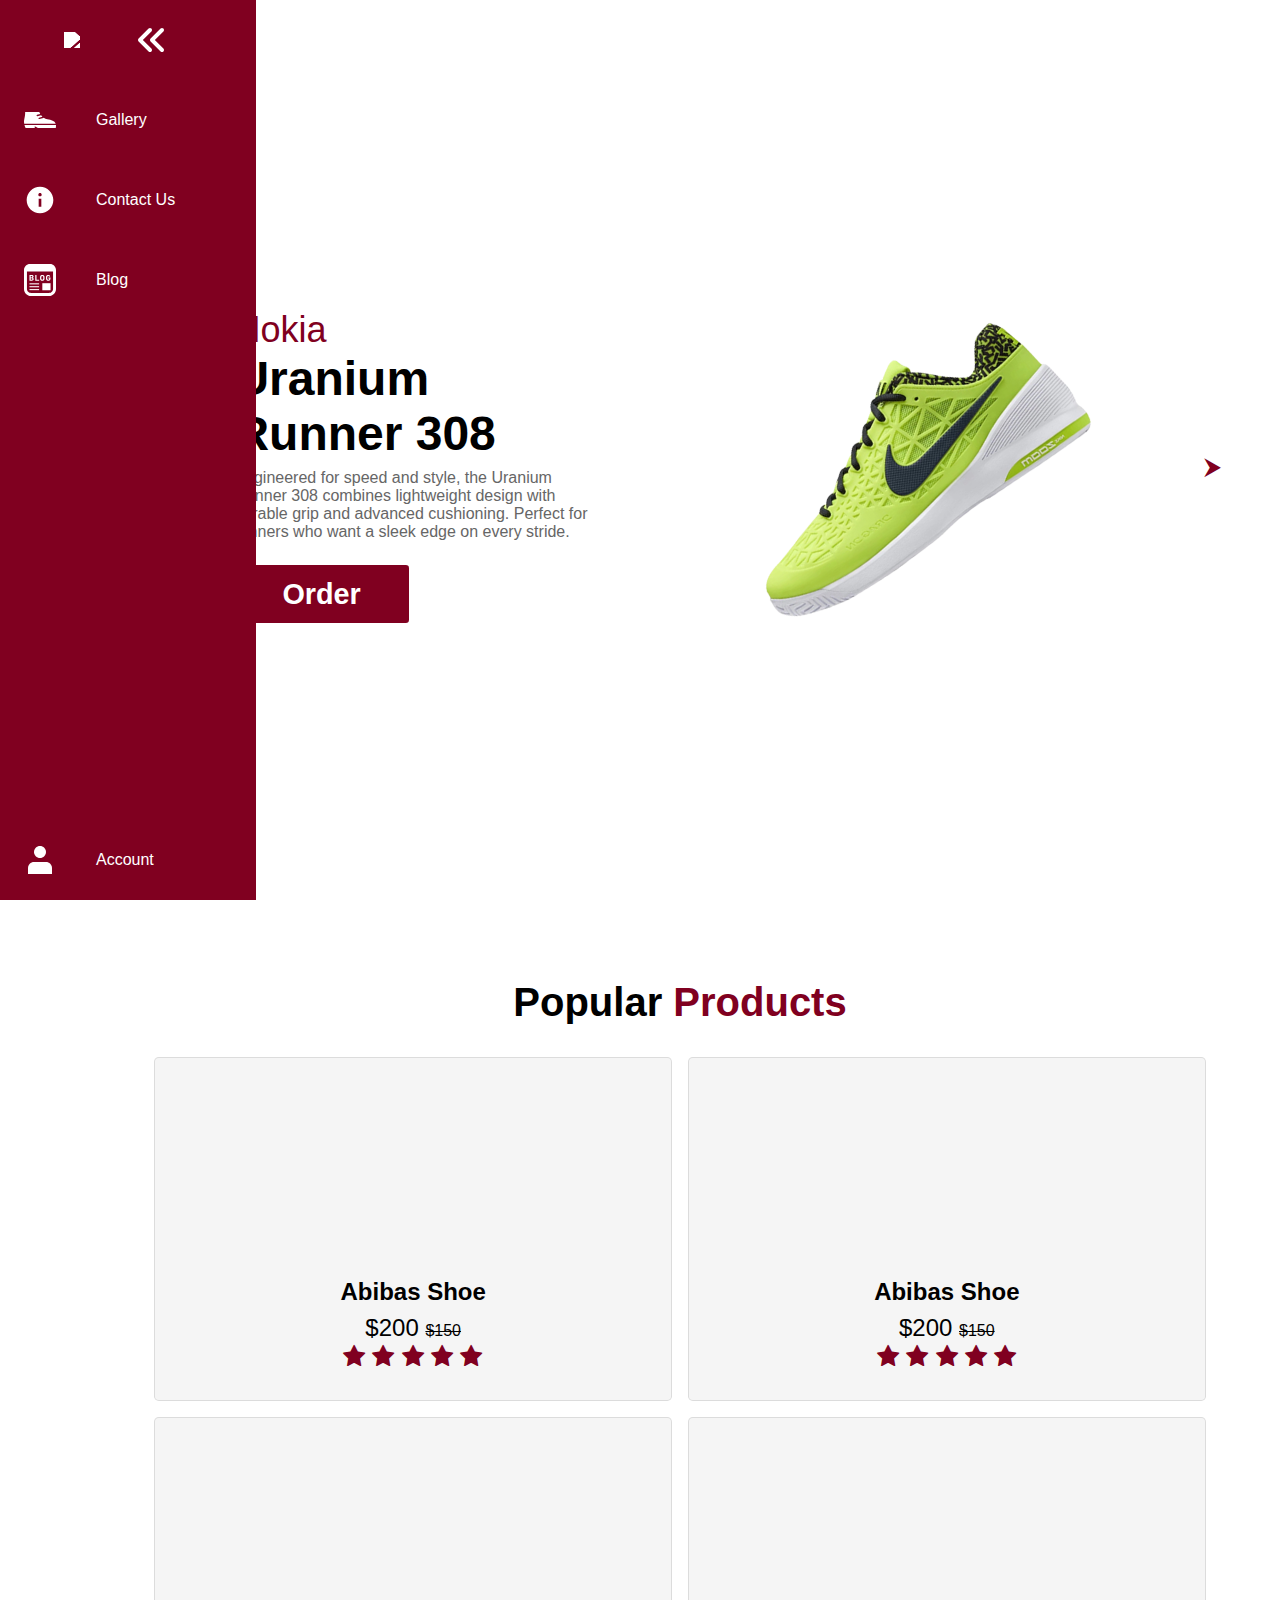
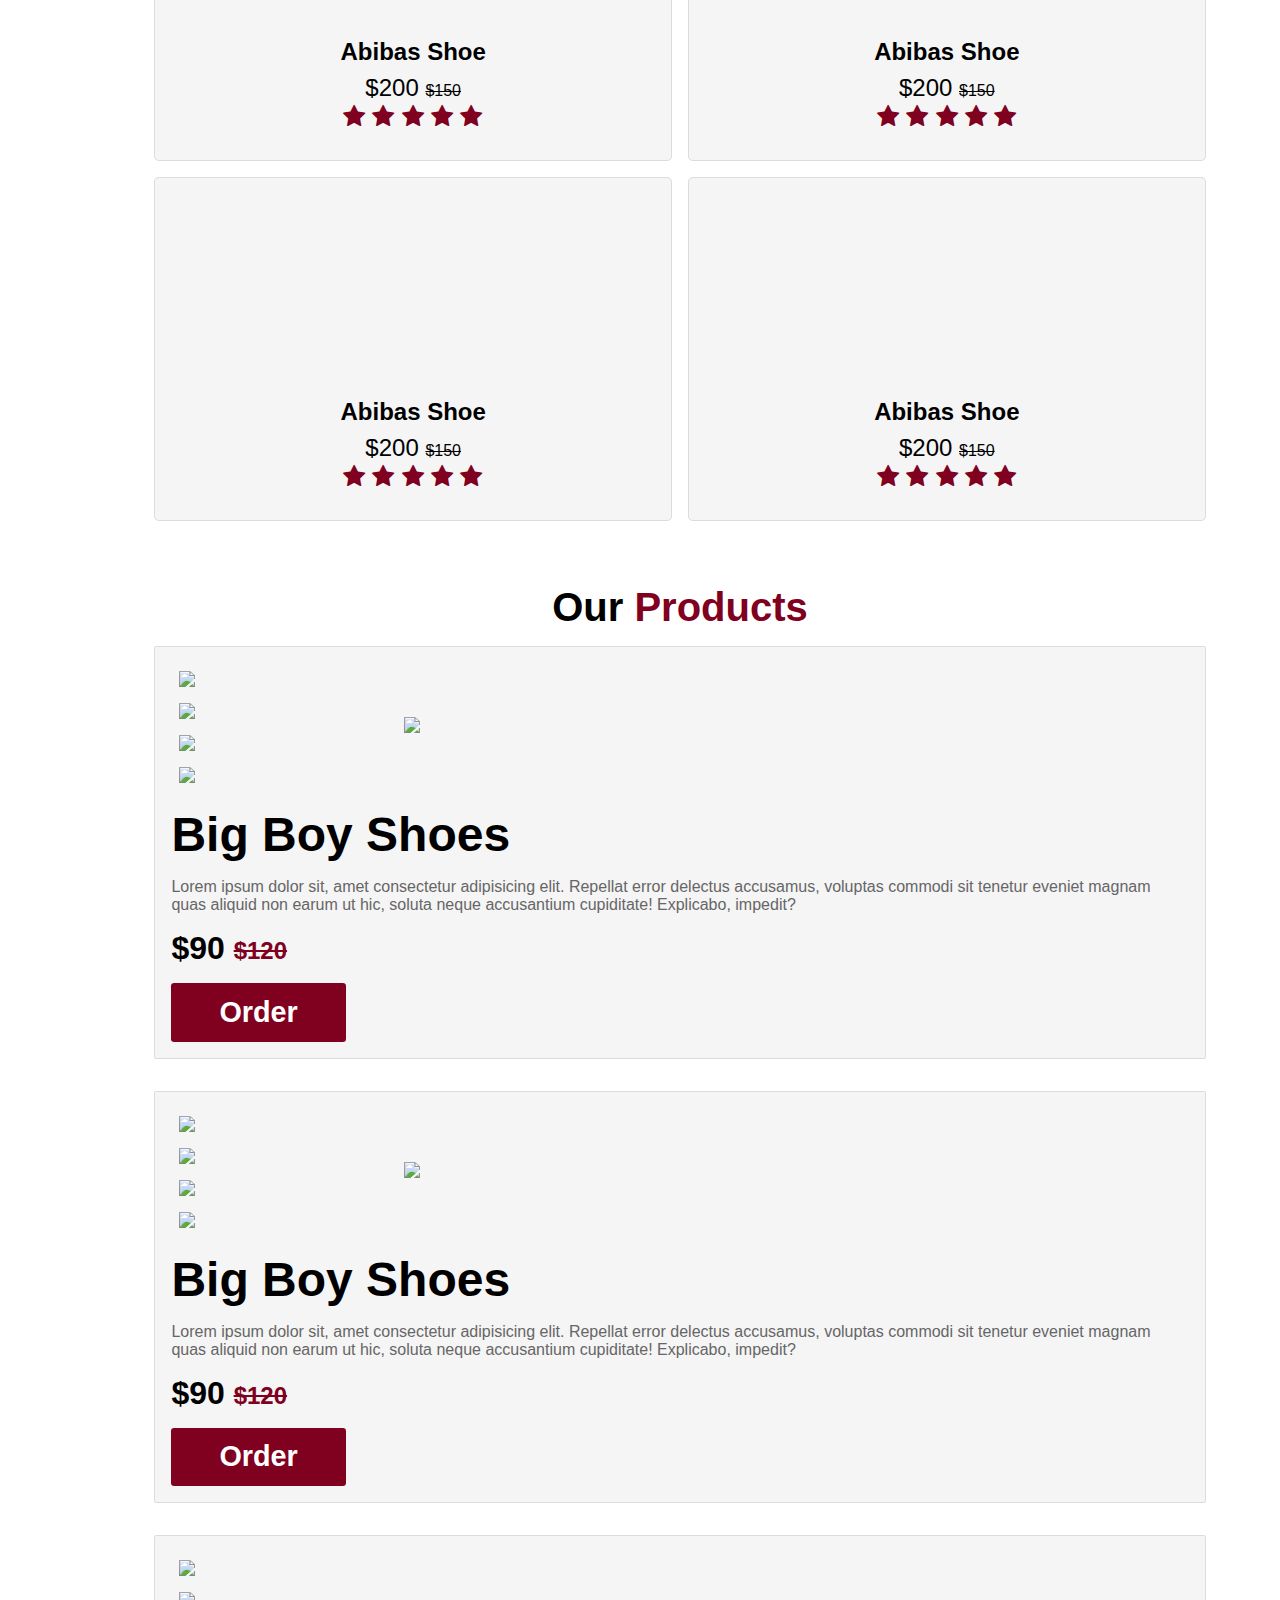
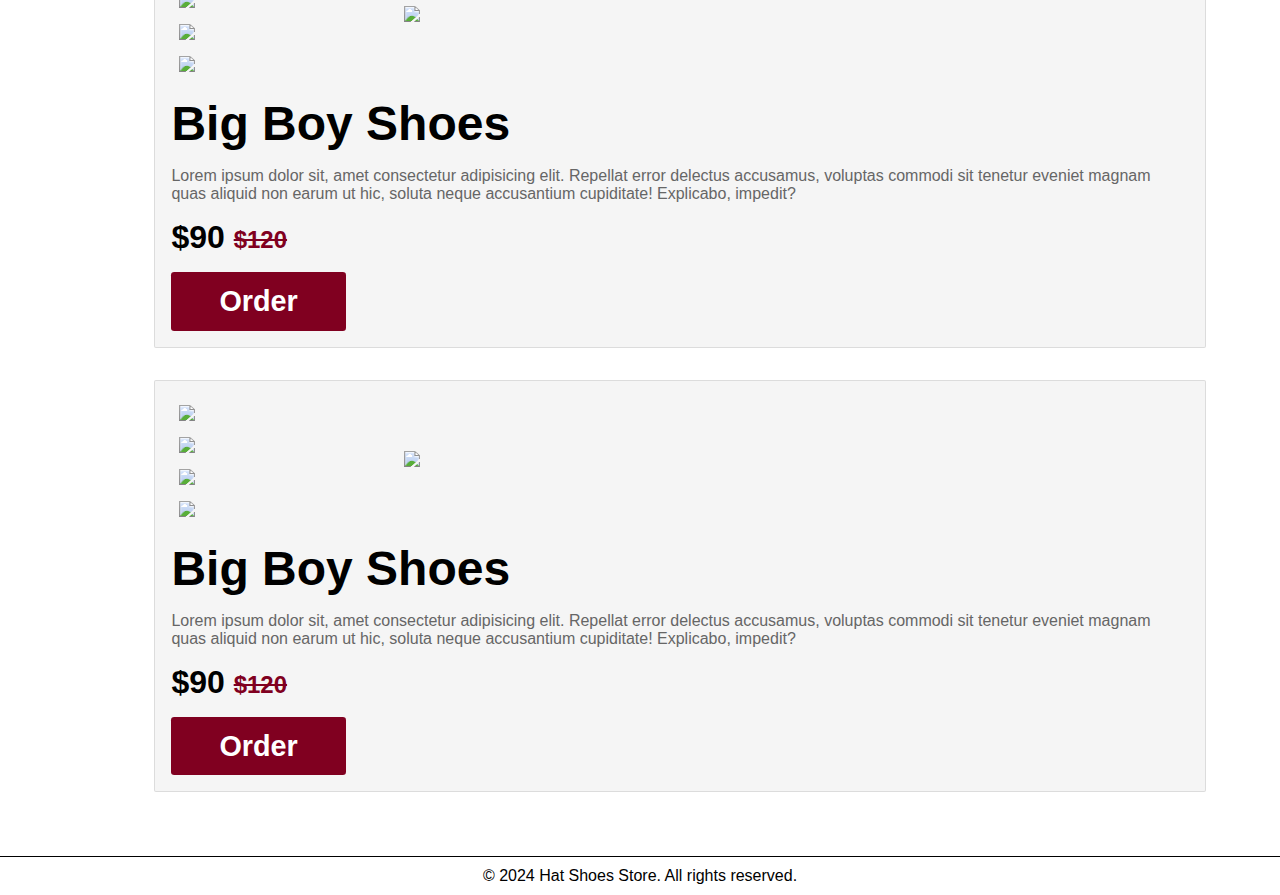
==== commit 0ecb6fc4: "Faqja e Kontaktit pothuajse e kompletuar" ====
--- a/index.html
+++ b/index.html
@@ -51,7 +51,7 @@
                             </g>
                         </g>
                     </svg>
-                    <span class="link-text">About Us</span>
+                    <span class="link-text">Contact Us</span>
                 </a>
             </li>
 
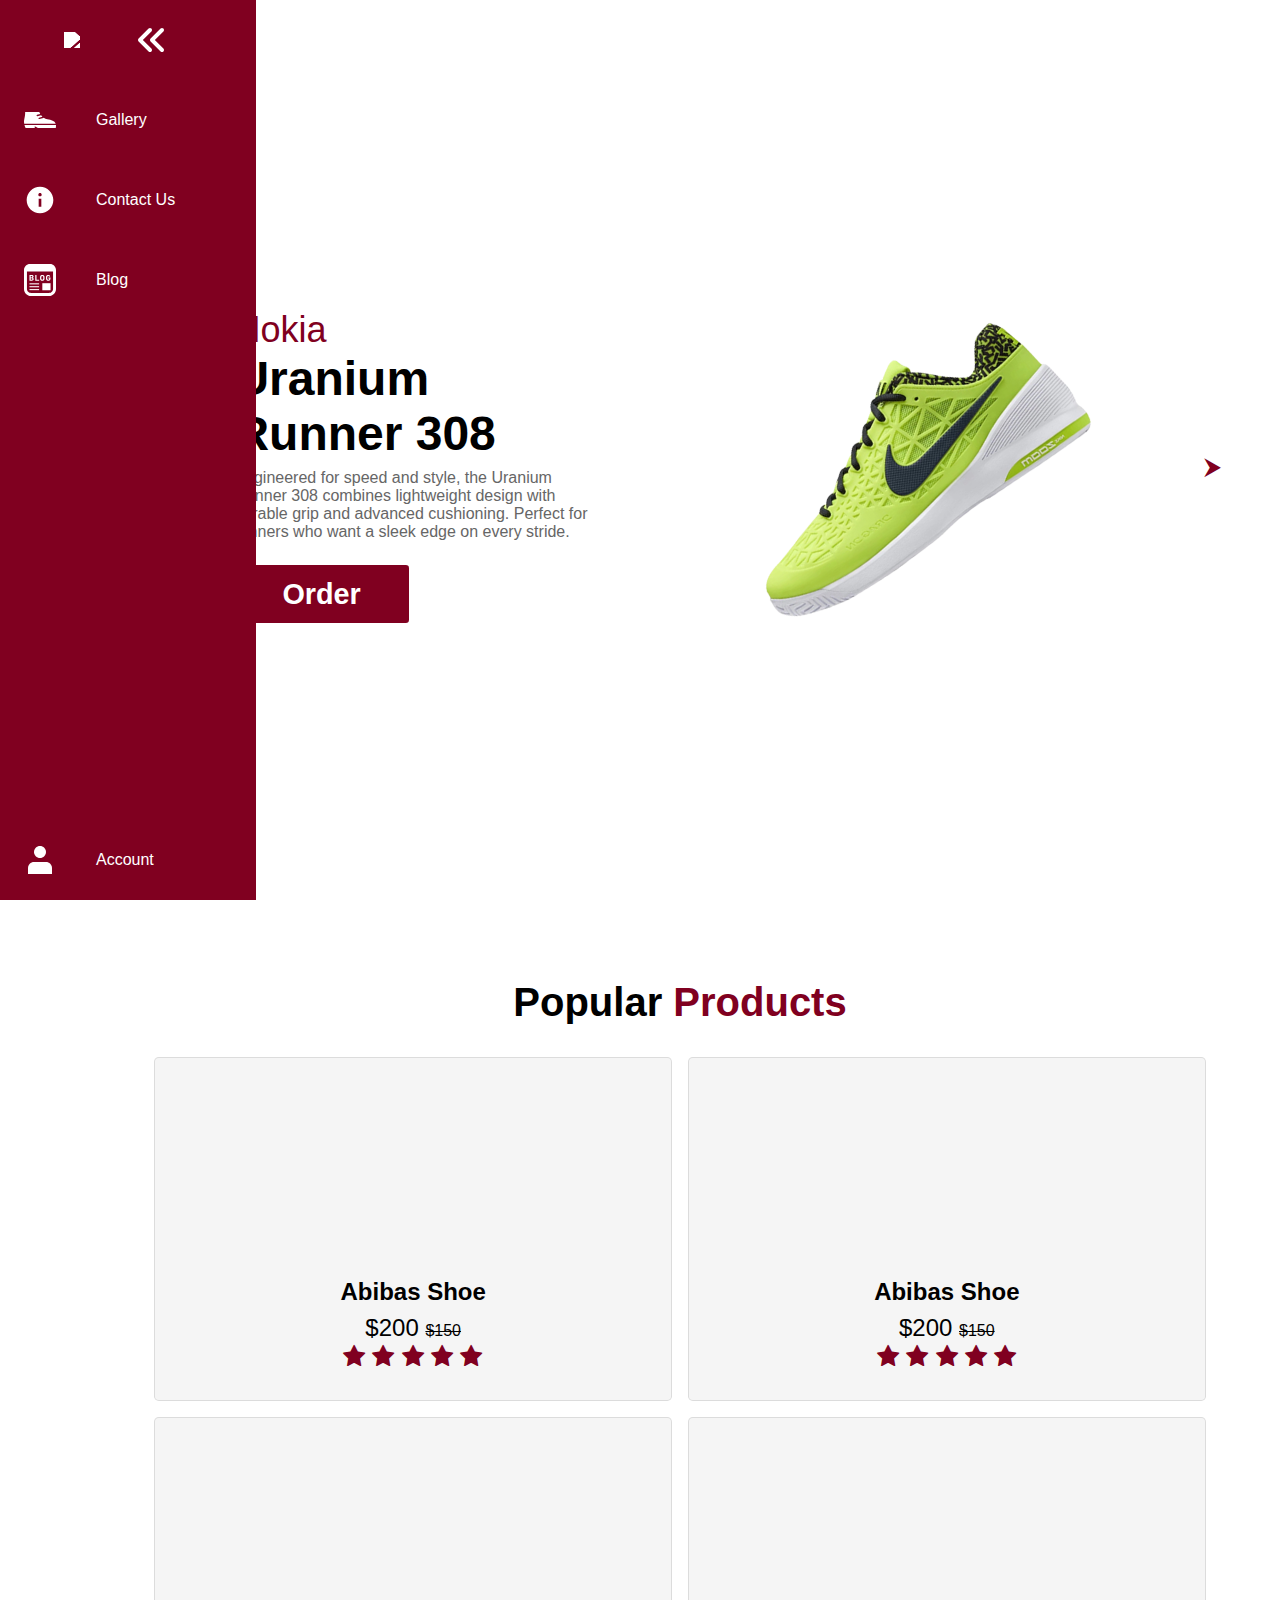
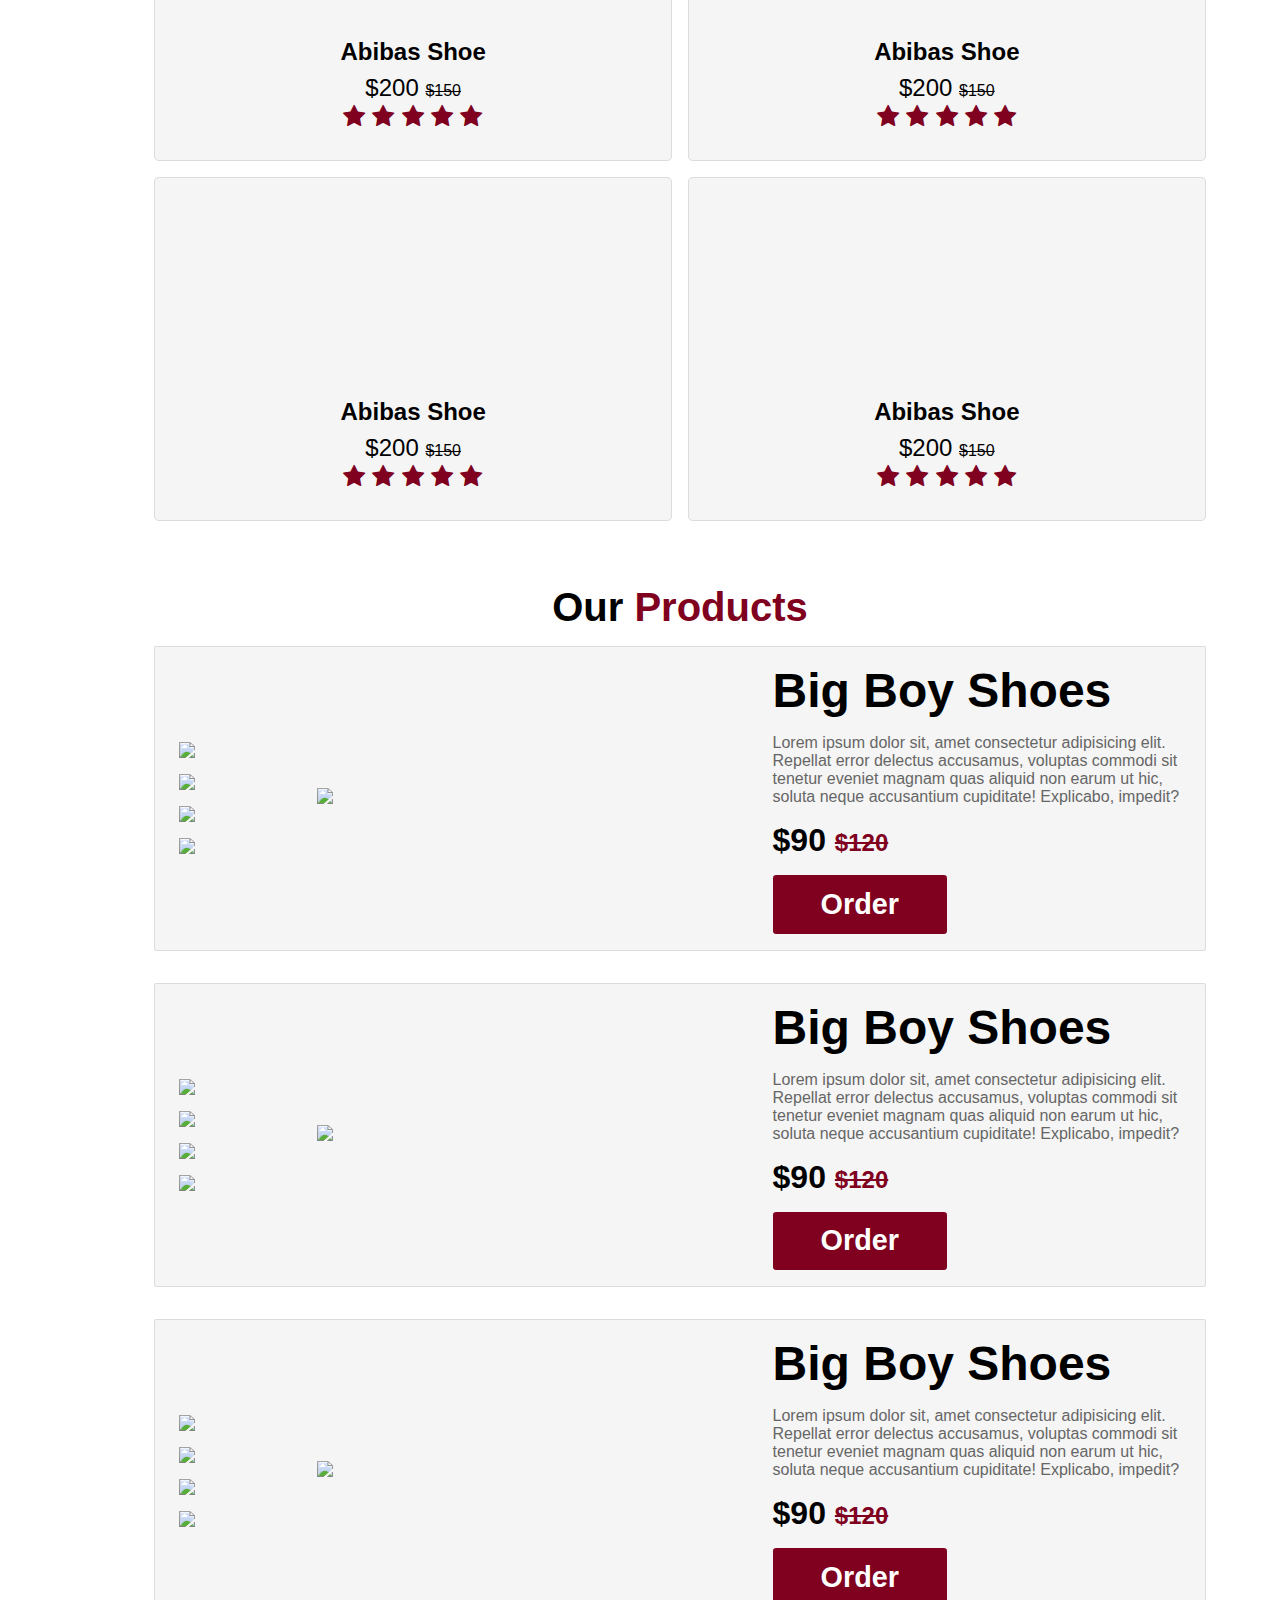
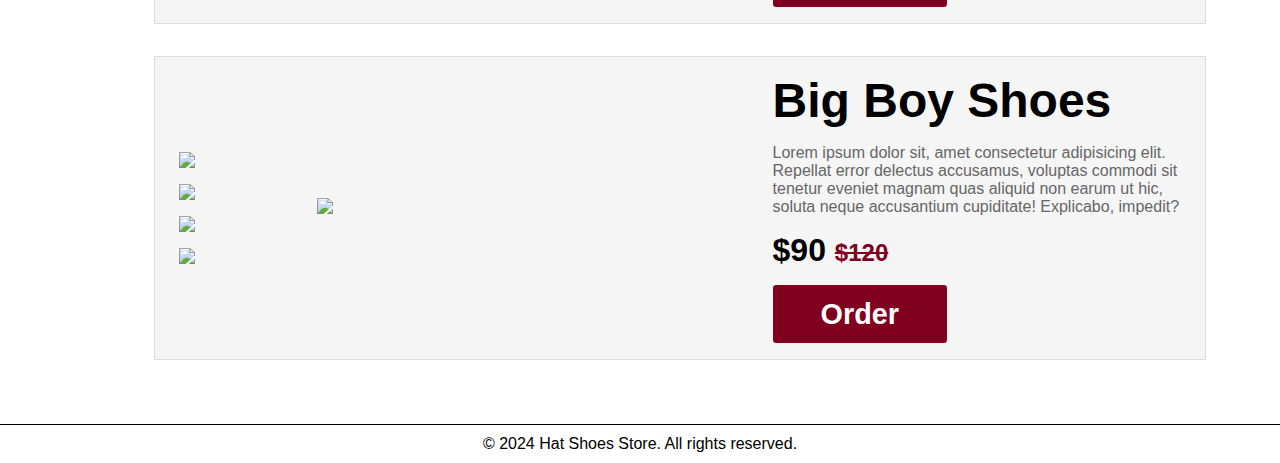
==== commit bf710099: "Merge pull request #2 from WizzrdLord/main" ====
--- a/index.html
+++ b/index.html
@@ -33,7 +33,7 @@
             </li>
 
             <li class="nav-item">
-                <a href="#gallery" class="nav-link">
+                <a href="index.html" class="nav-link">
                     <svg class="gallery-svg" viewBox="0 0 512 512">
                         <path class="st0" d="M511.529,337.45H7.928c7.129,26.637,16.478,44.576,16.478,44.576h147.537v-24.6l50.715,24.6h285.854C511.788,364.888,512.661,350.196,511.529,337.45z"/>
                         <path class="st0" d="M373.266,245.244c-21.795-4.207-40.727-13.456-56.888-24.976c-1.406,1.403-3.138,2.505-5.192,3.081l-64.48,17.956c-6.336,1.769-12.905-1.937-14.675-8.273c-1.762-6.344,1.949-12.913,8.28-14.683l55.31-15.392c-8.076-7.756-15.184-15.844-21.328-23.716l-58.737,15.084c-6.369,1.636-12.859-2.204-14.495-8.565c-1.636-6.378,2.204-12.872,8.577-14.508l49.988-12.847c-10.359-16.369-15.451-28.431-15.451-28.431H18.262c0,0,3.072,43.03-13.832,112.198c-6.194,25.31-5.158,50.82-1.377,72.99h503.785C490.503,269.16,437.237,257.582,373.266,245.244z"/>
@@ -75,7 +75,7 @@
             </li>
 
             <li class="nav-item-user">
-                <a href="#" class="nav-link">
+                <a href="sign-up.html" class="nav-link">
                     <svg width="800px" height="800px" viewBox="0 0 16 16">
                         <path d="M8 7C9.65685 7 11 5.65685 11 4C11 2.34315 9.65685 1 8 1C6.34315 1 5 2.34315 5 4C5 5.65685 6.34315 7 8 7Z" fill="#000000"/>
                         <path d="M14 12C14 10.3431 12.6569 9 11 9H5C3.34315 9 2 10.3431 2 12V15H14V12Z" fill="#000000"/>
--- a/index-stylesheet.css
+++ b/index-stylesheet.css
@@ -239,6 +239,7 @@
     align-items: center;
     justify-content: center;
 }
+
 .gallery .heading{
     font-size: 2.5rem;
     font-weight: bolder;
@@ -262,7 +263,7 @@
 }
 
 .gallery .row-2x2 .content{
-    flex: 1 1 40rem;
+    flex: 1 1 40%;
 }
 
 .gallery .row-2x2 .image-container{
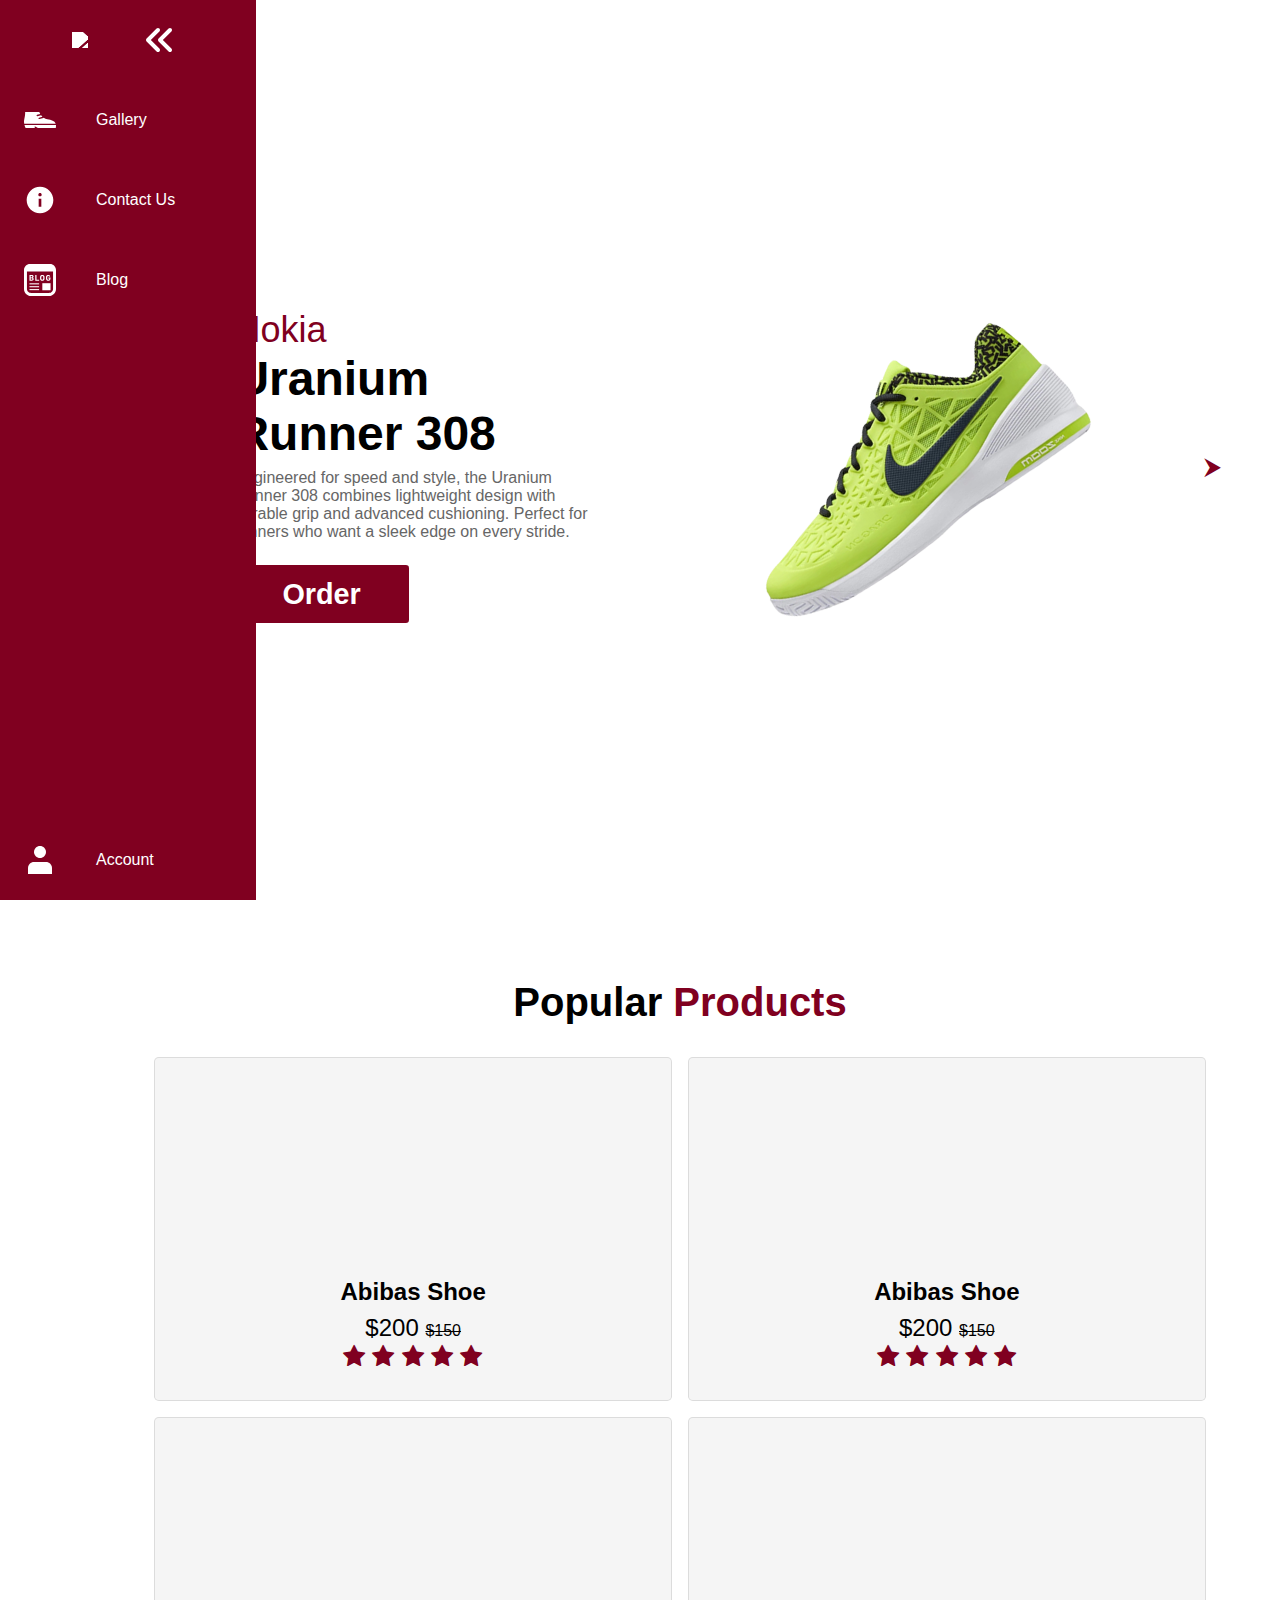
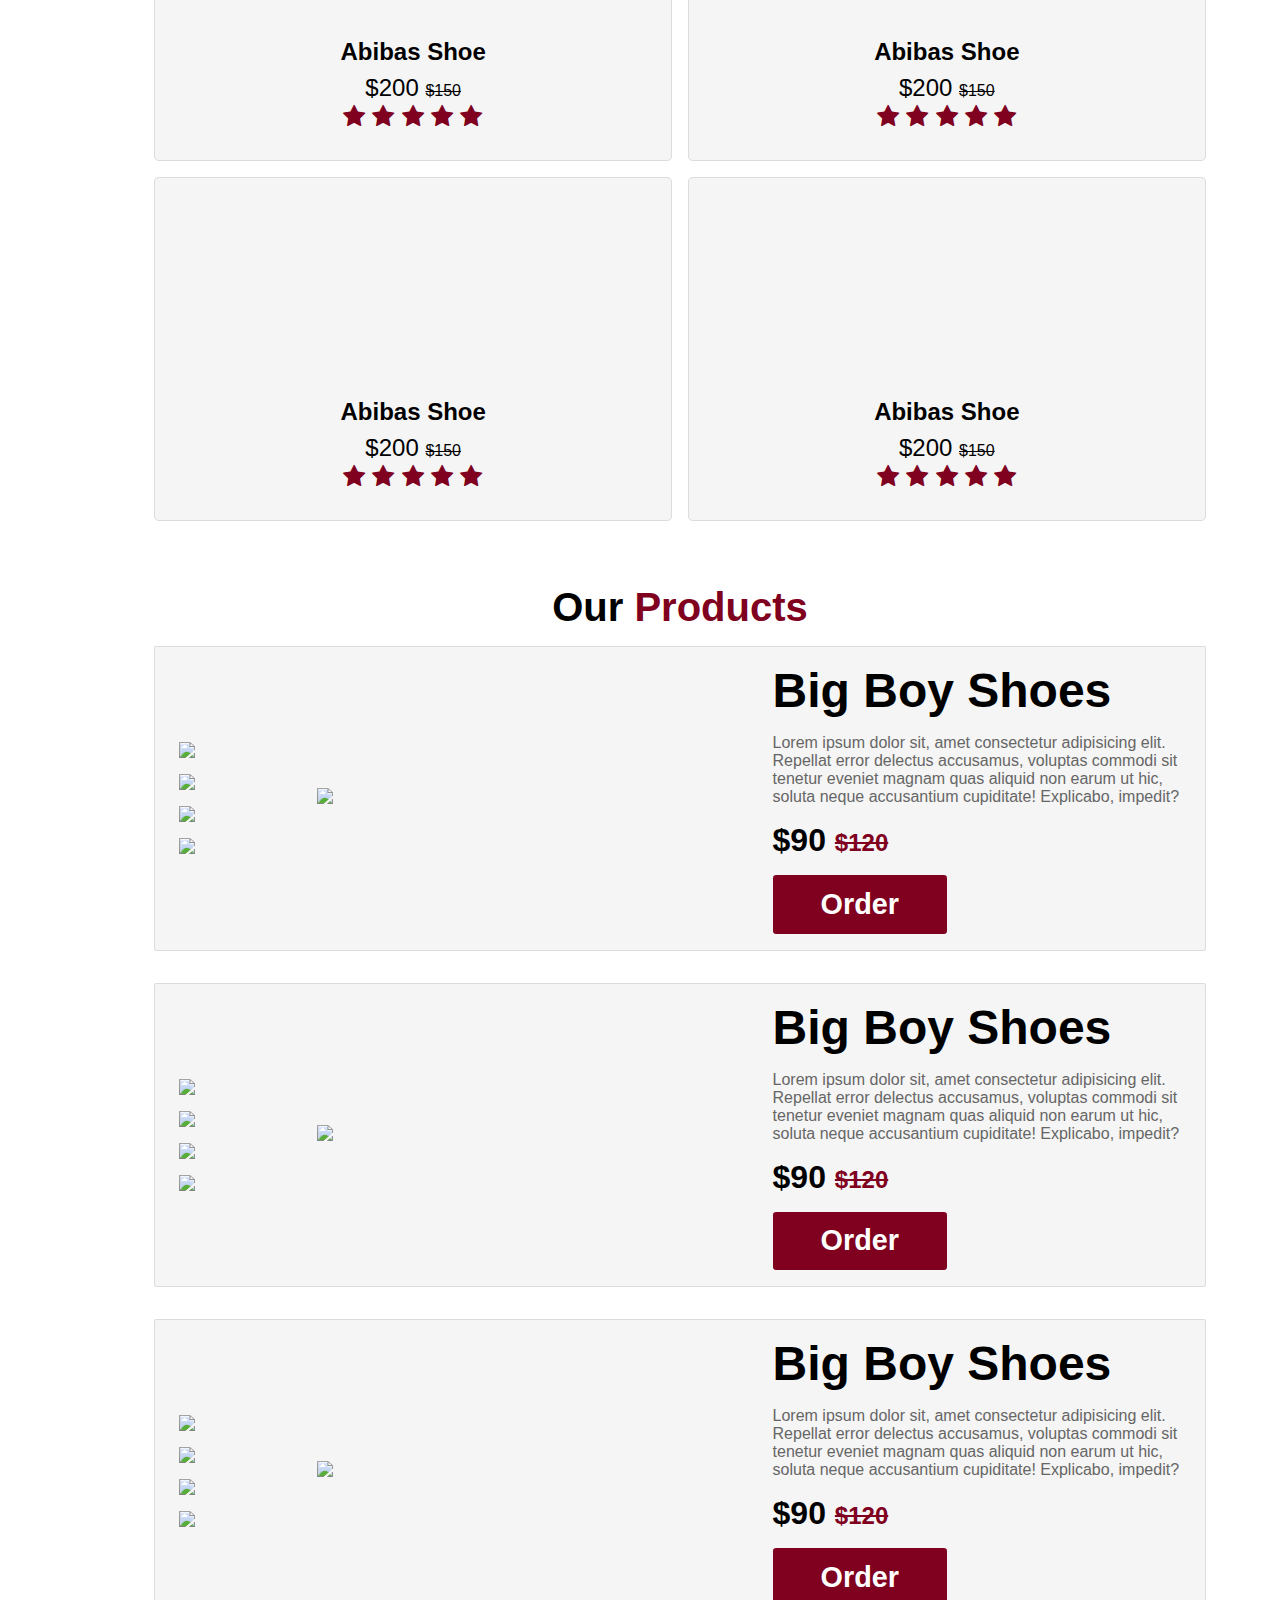
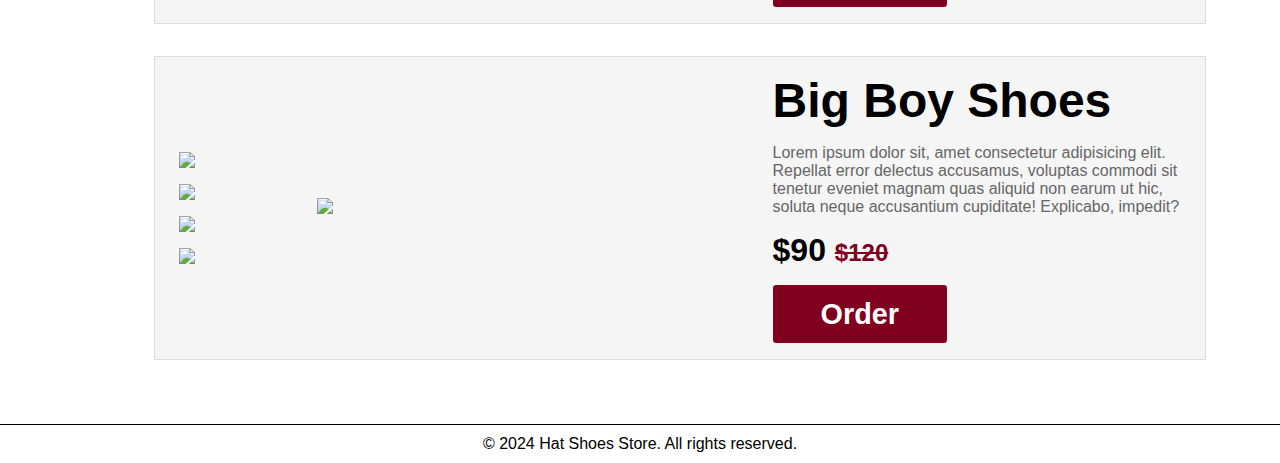
==== commit 08483a98: "Fixed Stuff" ====
--- a/index.html
+++ b/index.html
@@ -25,7 +25,7 @@
         <ul class="navbar-nav">
             <li class="logo">
                 <a href="#" class="nav-link">
-                    <span class="link-tex"><img class="logo" src="images/logo_new.png"></span>
+                    <span class="link-text"><img class="logo" src="images/logo_new.png"></span>
                     <svg viewBox="0 0 512 512">
                         <path d="M470.6 278.6c12.5-12.5 12.5-32.8 0-45.3l-160-160c-12.5-12.5-32.8-12.5-45.3 0s-12.5 32.8 0 45.3L402.7 256 265.4 393.4c-12.5 12.5-12.5 32.8 0 45.3s32.8 12.5 45.3 0l160-160zm-352 160l160-160c12.5-12.5 12.5-32.8 0-45.3l-160-160c-12.5-12.5-32.8-12.5-45.3 0s-12.5 32.8 0 45.3L210.7 256 73.4 393.4c-12.5 12.5-12.5 32.8 0 45.3s32.8 12.5 45.3 0z"/>
                     </svg>
--- a/nav.css
+++ b/nav.css
@@ -8,7 +8,7 @@
 
 :root{
     font-size: 16px;
-    font-family: 'Open Sans';
+    font-family: 'Open Sans' !important;
     --text-primary:rgb(0, 0, 0);
     --text-secondary:rgb(255, 255, 255);
     --bg-primary:rgb(255, 255, 255);
@@ -86,13 +86,6 @@
     filter: brightness(0.9);
 }
 
-.nav-item-user{
-    position: absolute;
-    margin-top: auto;
-    width: 100%;
-    bottom: 0;
-}
-
 .nav-item-user:hover{
     filter: brightness(0.9);
 }
@@ -154,6 +147,12 @@
         flex-direction: row;
     }
 
+    .nav-item .user{
+        position: absolute;
+        margin-top: auto;
+        width: 100%;
+    }
+
     .nav-link{
         justify-content: center;
     }
@@ -174,6 +173,13 @@
     z-index: 100;
     }
 
+    .nav-item-user{
+        position: absolute;
+        margin-top: auto;
+        width: 100%;
+        bottom: 0;
+    }
+
     .navbar:hover .link-text{
         display: block;
         transition: opacity var(--transition-speed);
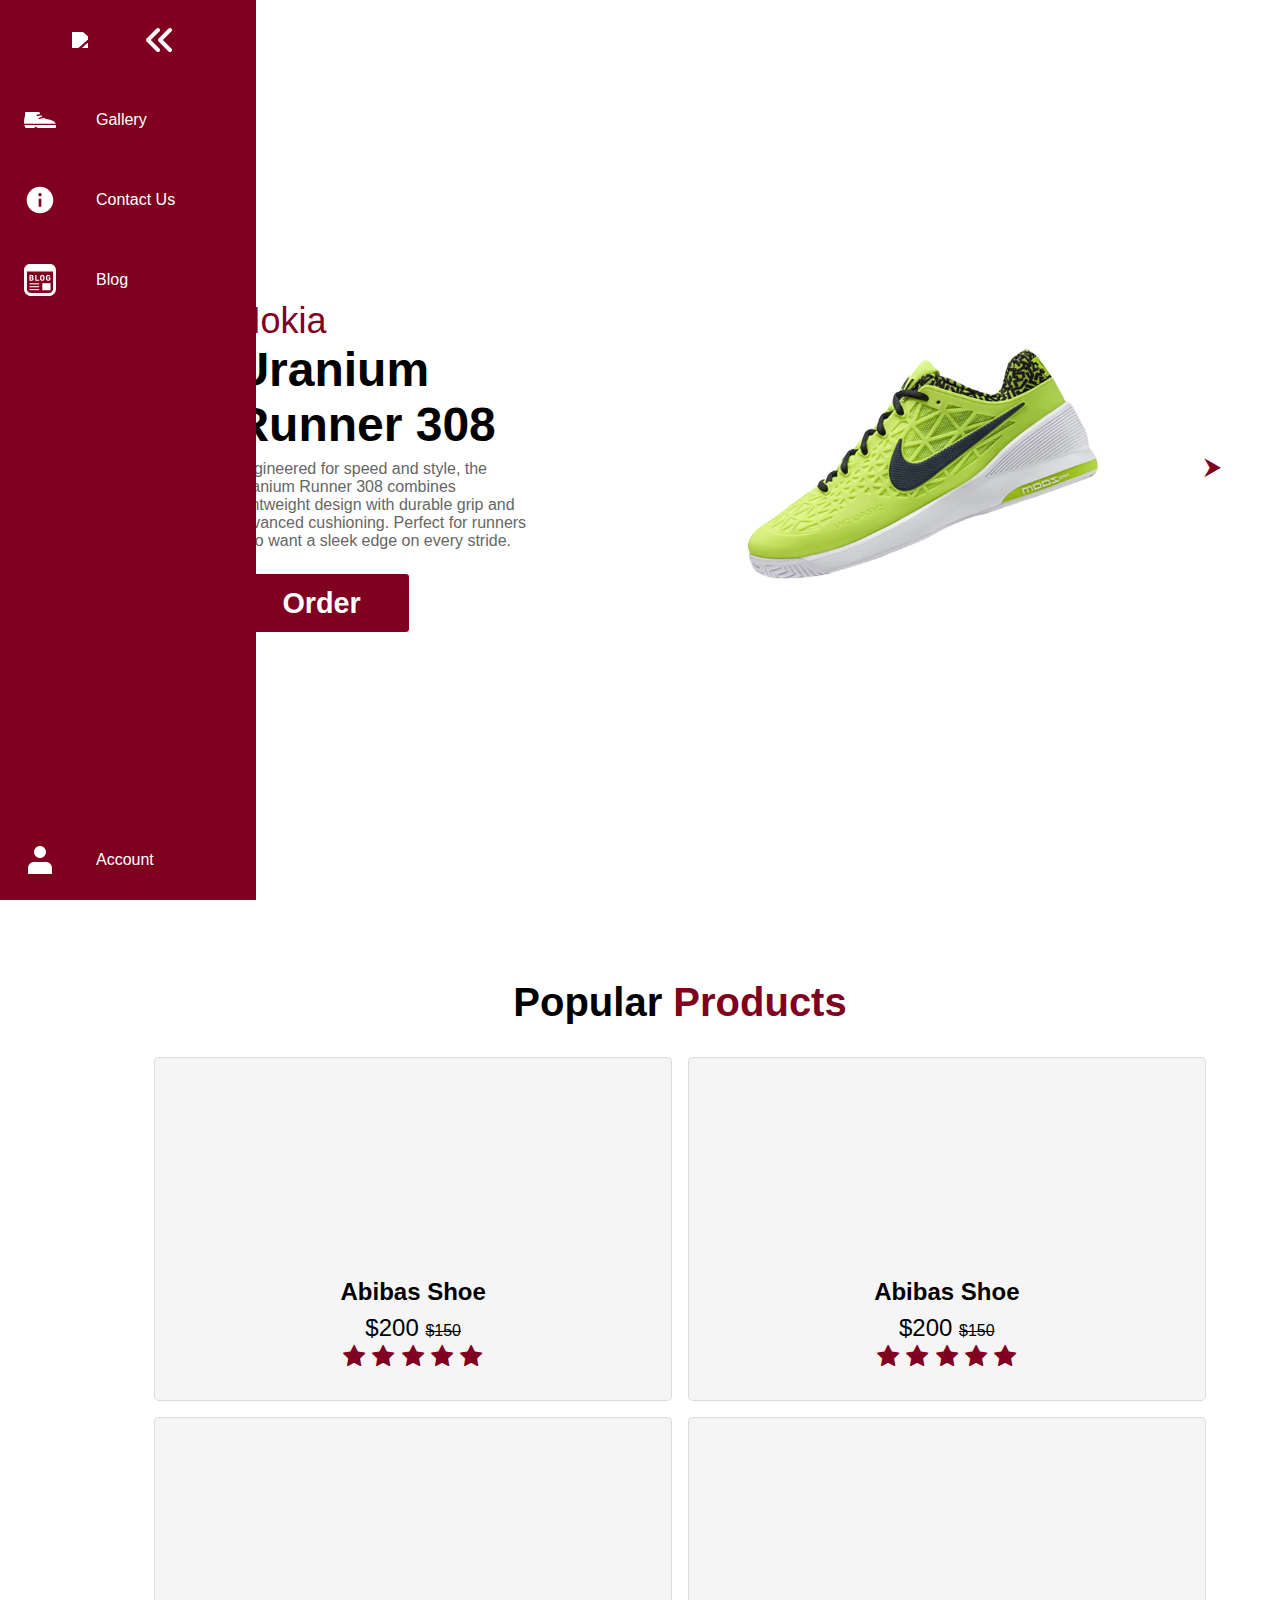
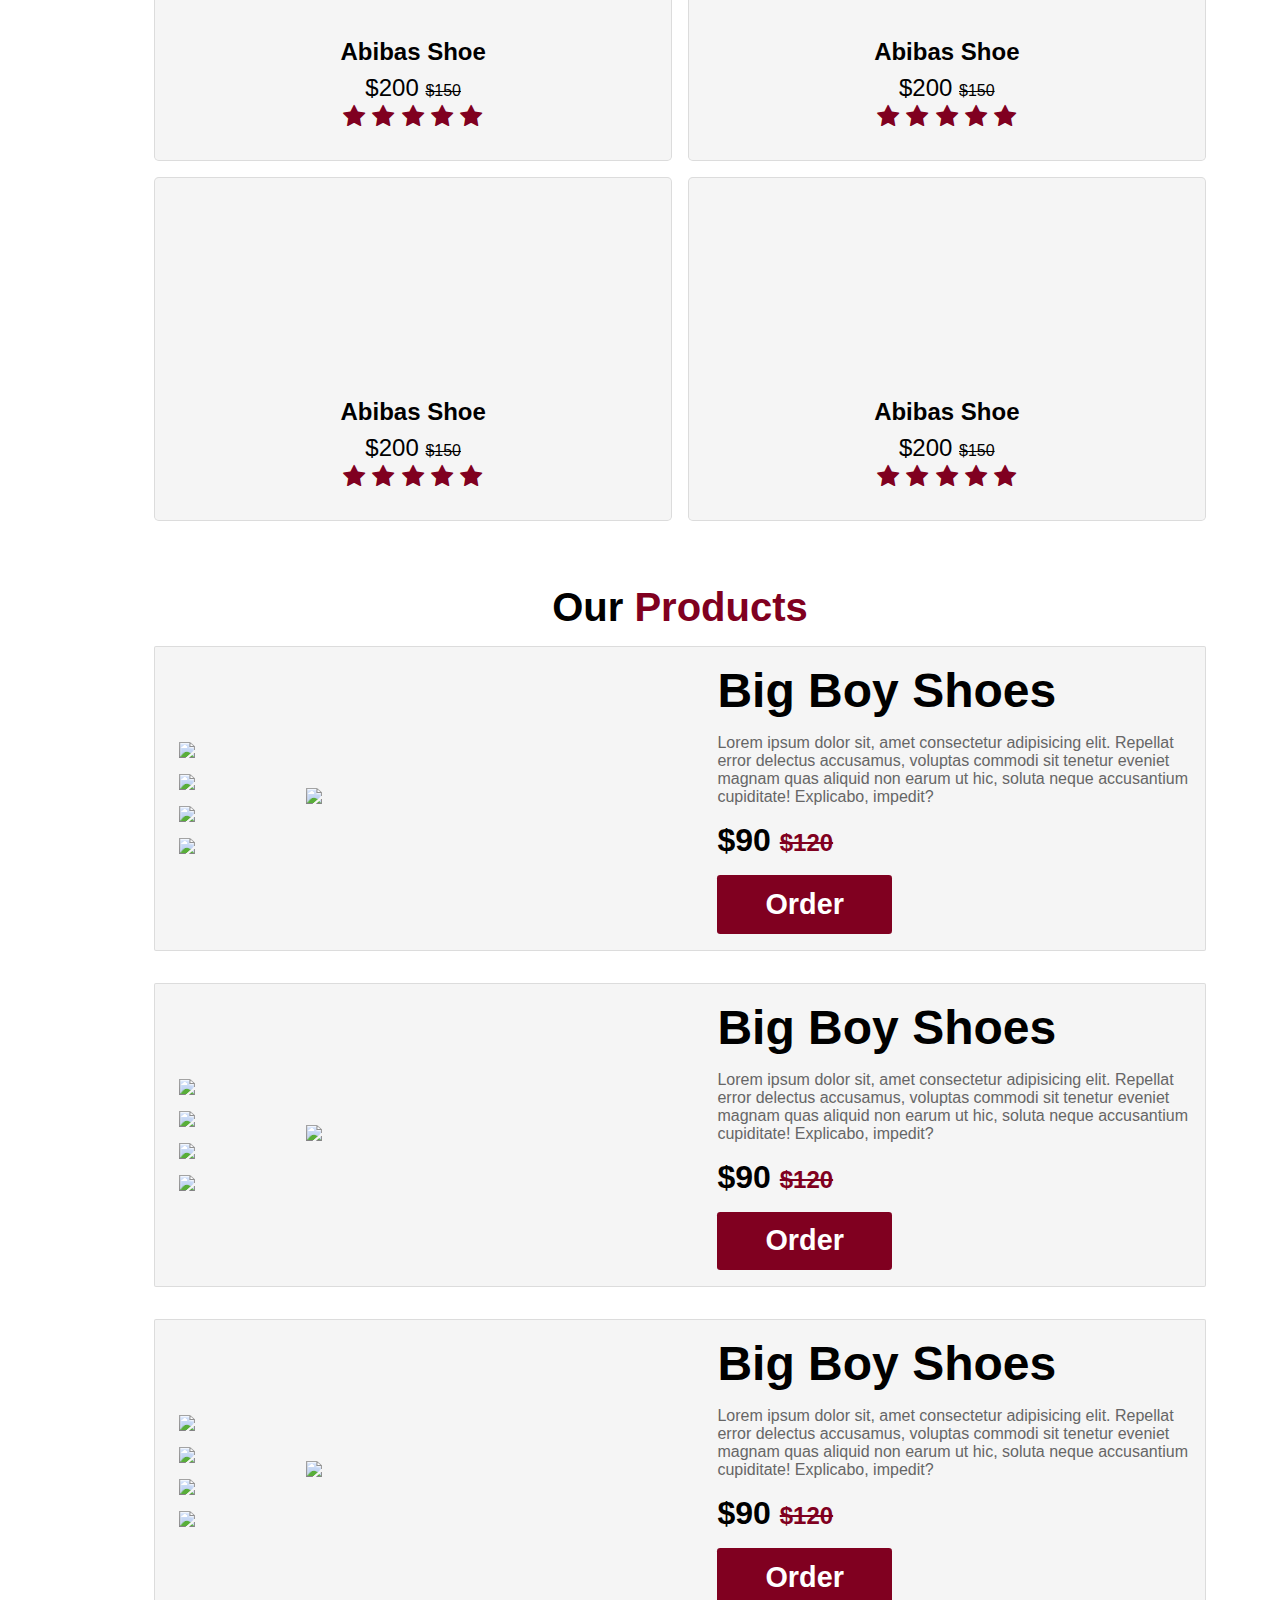
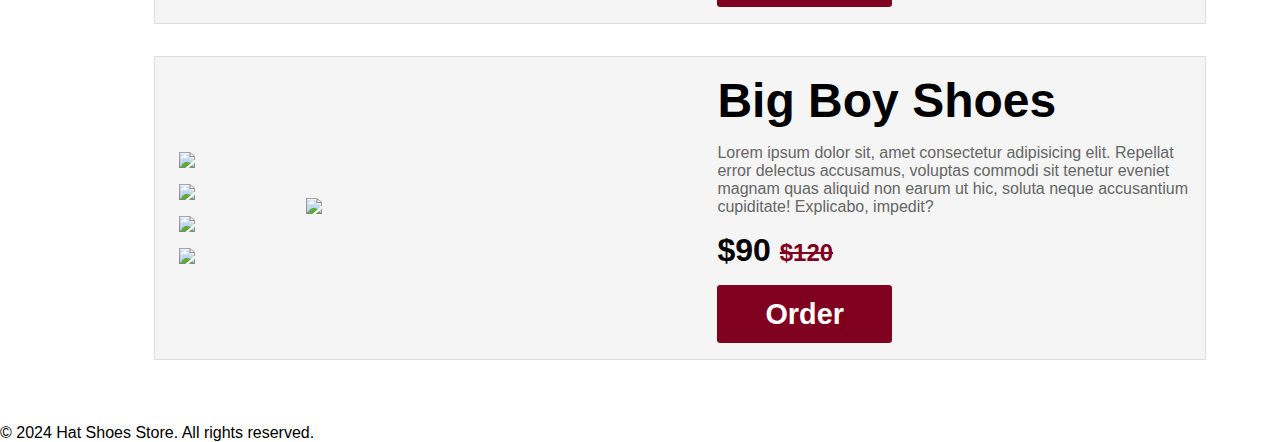
==== commit 04e2305a: "Added Page Container & Fixes" ====
--- a/index.html
+++ b/index.html
@@ -12,7 +12,7 @@
 
 <head>
     <meta charset="UTF-8">
-    <meta name="viewport" content="width=device-width, initial-scale=1.0">
+    <meta name="viewport" content="width=device-width, initial-scale=1.0, maximum-scale=1.0, user-scalable=no">
     <title>Hat Shoes Store</title>
     <link href="https://fonts.googleapis.com/css2?family=Open+Sans:ital,wght@0,300..800;1,300..800&display=swap" rel="stylesheet">
     <link rel="stylesheet" href="font-awesome\css\font-awesome.min.css">
@@ -86,7 +86,7 @@
         </ul>
     </nav>
 
-    <main>
+    <main><div class="page-container">
         <section class="landing" id="home"><!--New Shoes Go Here-->
             <div class="new-container active">
                 <div class="slide">
@@ -344,7 +344,7 @@
                 </div>
             </div>
         </section>
-    </main>
+    </div></main>
 
     <footer>
         <p>&copy; 2024 Hat Shoes Store. All rights reserved.</p>
--- a/index-stylesheet.css
+++ b/index-stylesheet.css
@@ -6,8 +6,14 @@
 
 section{
     padding: 2rem 5%;
-    display: flex;
-    flex-wrap: wrap;
+}
+
+.page-container{
+    width: 100%;
+    max-width: 115rem;
+    height: auto;
+    overflow: hidden;
+    margin: 0 auto;
 }
 
 /*Landing CSS Start*/
@@ -16,18 +22,24 @@
     position: relative;
 }
 
+.landing .new-container{
+    width: 100%;
+    height: auto;
+}
+
 .landing .new-container .slide{
-    min-height: 100vh;
-    display: flex;
-    align-items: center;
-    flex-wrap: wrap;
+    display: flex;
+    flex: content;
+    flex-wrap: nowrap;
+    align-items: center;
     gap: 1.5rem;
     padding: 0 5%;
+    min-height: 100vh;
 }
 
 .landing .new-container .slide .content{
-    flex: 1 0 30vw;
-    padding-left: 5rem;
+    flex: 1 0 40%;
+    padding: 0 5rem;
     animation: slideContent .4s linear .2s backwards;
 }
 @keyframes slideContent{
@@ -38,15 +50,18 @@
 }
 
 .landing .new-container .slide .image{
-    flex: 1 1 40vw;
-    position: relative;
+    flex: 1 1 50%;
     z-index: 0;
+    text-align: center;
+}
+
+.landing .new-container .slide .image img{
+    max-width: 100%;
+    height: auto;
+    object-fit: contain;
 }
 
 .landing .new-container .slide .image .shoe{
-    width: 100%;
-    transform: scaleX(-1);
-    transform: rotate(-15deg);
     animation: shoe .3s linear;
     -webkit-user-drag: none;
     user-select: none;
@@ -56,7 +71,7 @@
 }
 @keyframes shoe{
     0%{
-        transform: rotate(0deg) scale(.5);
+        transform: rotate(15deg) scale(.5);
     }
 }
 
@@ -146,7 +161,8 @@
 
 /*Popular Shoes Start*/
 .product{
-    width: 100%;              
+    width: 100%;
+    height: auto;              
     display: flex;             
     flex-direction: column;    
     align-items: center;
@@ -251,7 +267,7 @@
 
 .gallery .row-2x2{
     display: flex;
-    flex-wrap: wrap;
+    flex-wrap: nowrap;
     justify-content: space-between;
     align-items: center;
     gap: 1rem;
@@ -260,17 +276,19 @@
     background: #f5f5f5;
     padding: 1rem;
     margin: 1rem 0;
+    width: 100%;
+    height: auto;
 }
 
 .gallery .row-2x2 .content{
-    flex: 1 1 40%;
+    flex: 1 1 40vw;
 }
 
 .gallery .row-2x2 .image-container{
     display: flex;
+    flex: 1 1 45vw;
+    align-items: center;
     gap: 1rem;
-    align-items: center;
-    flex: 1 1 45vw;
 }
 
 .gallery .row-2x2 .image-container .small-image{
@@ -336,7 +354,7 @@
     color: #666;
     padding: 1rem 0;
 }
-/*Gallery End*/
+Gallery End*/
 
 footer{
     clear: both;
